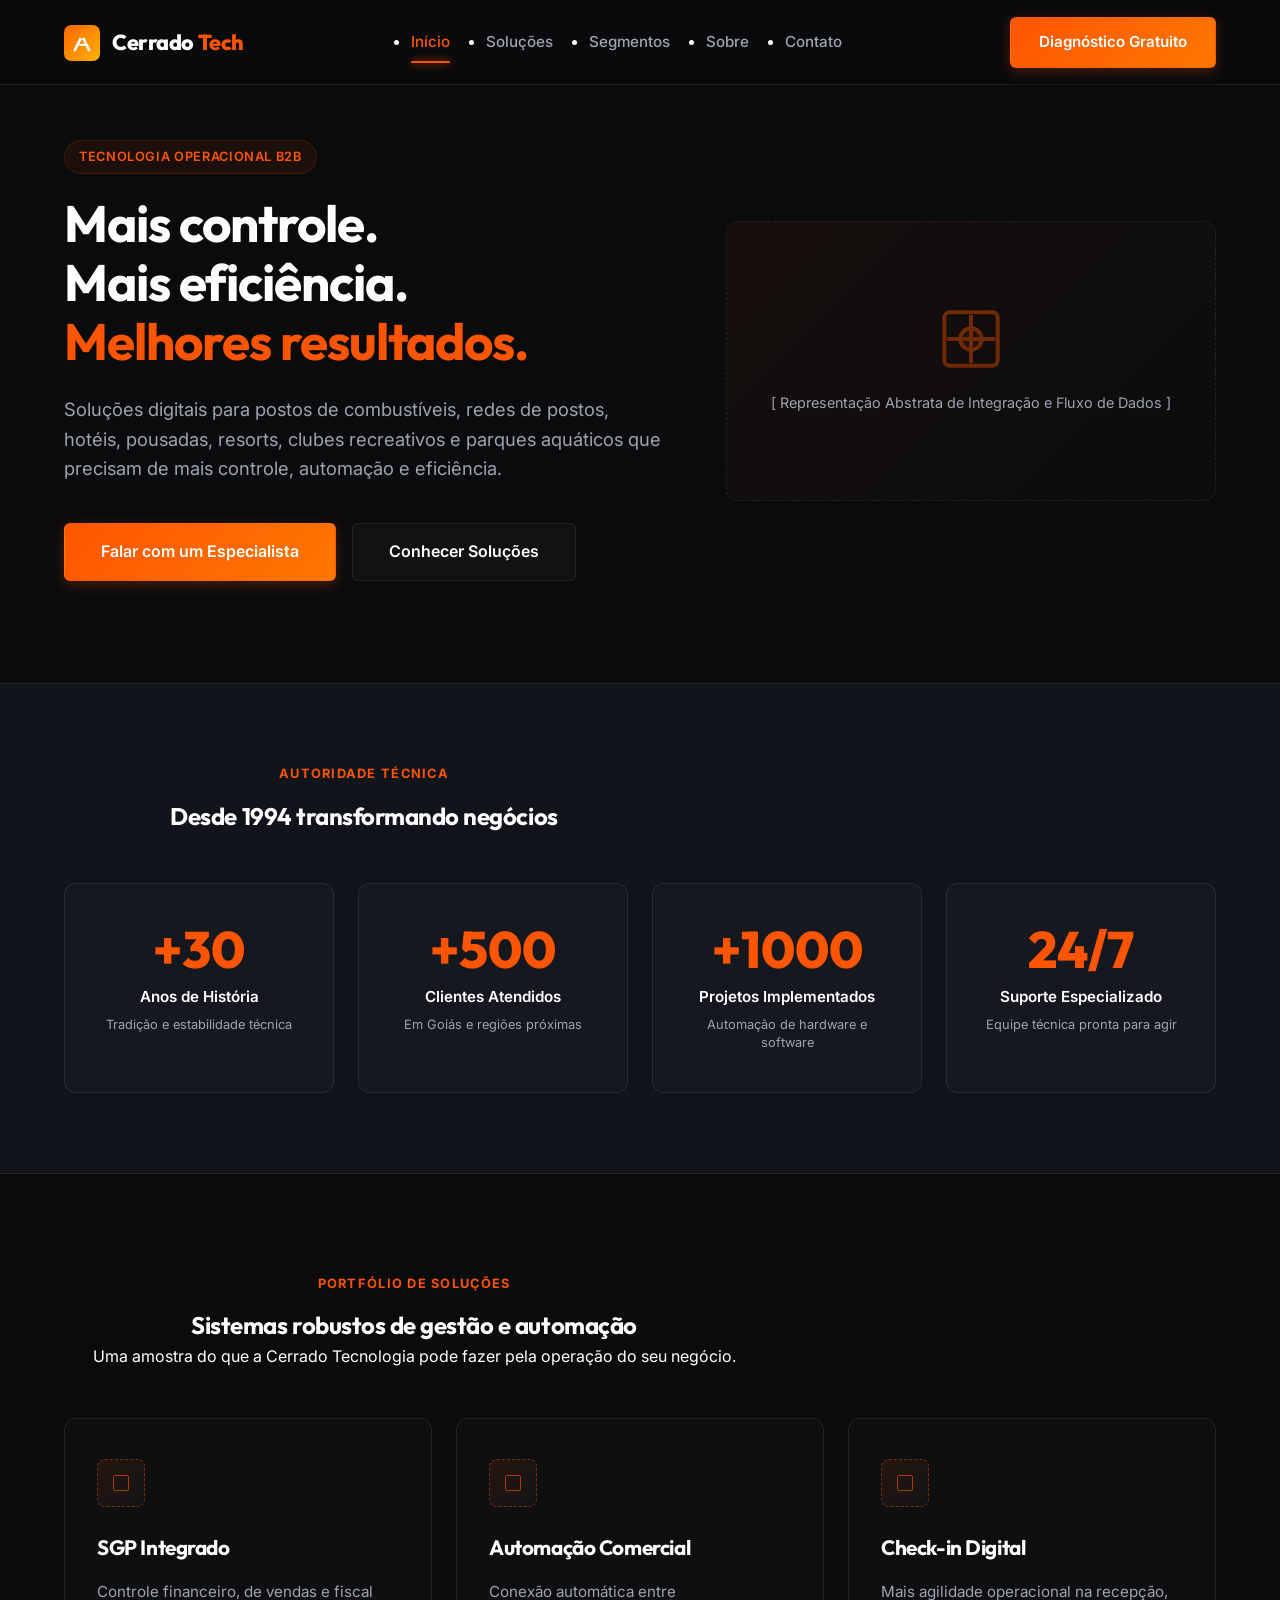
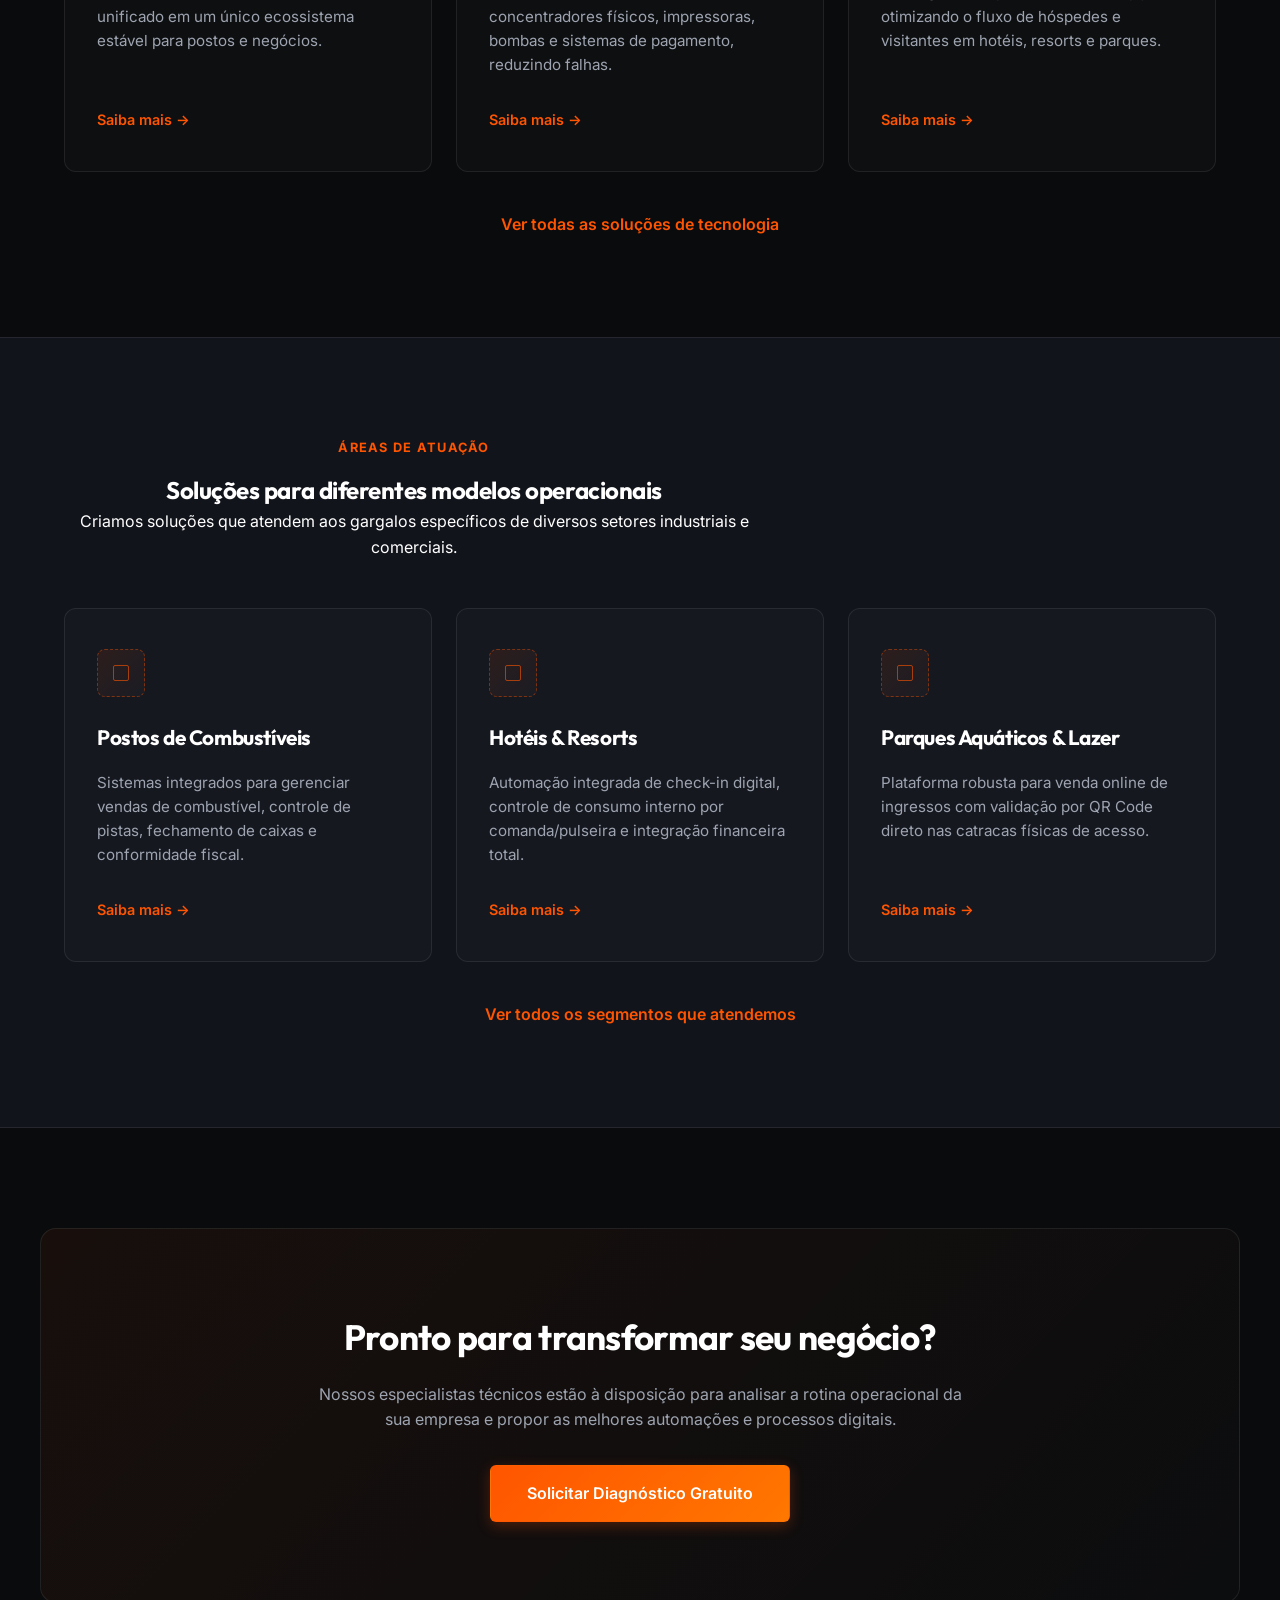
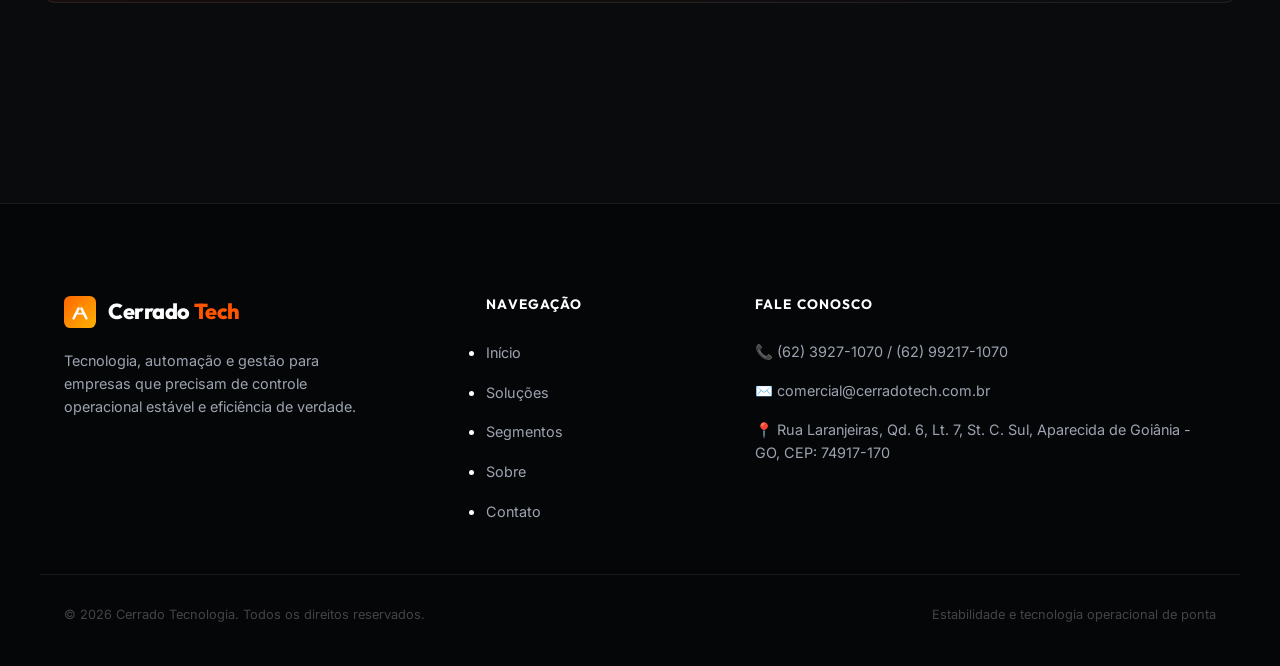
==== index.html @ 3deeb8f6 "feat: site institucional B2B multitematico com design responsivo otimizado e README" ====
<!DOCTYPE html>
<html lang="pt-BR">
<head>
    <meta charset="UTF-8">
    <meta name="viewport" content="width=device-width, initial-scale=1.0">
    <title>Cerrado Tecnologia — Mais controle, automação e eficiência</title>
    <meta name="description" content="Sistemas de gestão e automação comercial para postos de combustíveis, hotelaria, resorts e lazer. Mais de 30 anos de autoridade operacional.">
    <!-- Fontes do Google -->
    <link rel="preconnect" href="https://fonts.googleapis.com">
    <link rel="preconnect" href="https://fonts.gstatic.com" crossorigin>
    <link href="https://fonts.googleapis.com/css2?family=Inter:wght@300;400;500;600;700&family=Outfit:wght@400;500;600;700;800&display=swap" rel="stylesheet">
    <link rel="stylesheet" href="styles.css">
</head>
<body>

    <!-- Cabeçalho Padronizado -->
    <header class="main-header">
        <div class="container header-container">
            <a href="index.html" class="logo">
                <svg width="36" height="36" viewBox="0 0 40 40" fill="none" xmlns="http://www.w3.org/2000/svg">
                    <rect width="40" height="40" rx="8" fill="url(#header-grad)" />
                    <path d="M12 28L20 12L28 28" stroke="white" stroke-width="3" stroke-linecap="round" stroke-linejoin="round"/>
                    <path d="M16 22H24" stroke="white" stroke-width="2" stroke-linecap="round"/>
                    <circle cx="20" cy="12" r="3" fill="#FF8C00"/>
                    <defs>
                        <linearGradient id="header-grad" x1="0" y1="0" x2="40" y2="40" gradientUnits="userSpaceOnUse">
                            <stop stop-color="#FF6600"/>
                            <stop offset="1" stop-color="#FFB300"/>
                        </linearGradient>
                    </defs>
                </svg>
                <span class="logo-text">Cerrado <span class="highlight">Tech</span></span>
            </a>
            
            <button class="mobile-menu-toggle" aria-label="Abrir Menu">
                <span></span>
                <span></span>
                <span></span>
            </button>

            <nav class="nav-menu">
                <ul>
                    <li><a href="index.html">Início</a></li>
                    <li><a href="solucoes.html">Soluções</a></li>
                    <li><a href="segmentos.html">Segmentos</a></li>
                    <li><a href="sobre.html">Sobre</a></li>
                    <li><a href="contato.html">Contato</a></li>
                </ul>
            </nav>

            <a href="contato.html" class="btn btn-primary btn-nav-desktop">Diagnóstico Gratuito</a>
        </div>
    </header>

    <!-- Seção Hero Principal -->
    <section class="hero-section">
        <div class="container hero-grid">
            <div class="hero-content">
                <div class="badge-tag">
                    Tecnologia Operacional B2B
                </div>
                <h1>
                    Mais controle. <br>Mais eficiência. <br><span class="highlight">Melhores resultados.</span>
                </h1>
                <p>
                    Soluções digitais para postos de combustíveis, redes de postos, hotéis, pousadas, resorts, clubes recreativos e parques aquáticos que precisam de mais controle, automação e eficiência.
                </p>
                <div class="hero-actions">
                    <a href="contato.html" class="btn btn-primary btn-lg">Falar com um Especialista</a>
                    <a href="solucoes.html" class="btn btn-secondary btn-lg">Conhecer Soluções</a>
                </div>
            </div>

            <!-- Área Visual Abstrata Tecnológica (Substitui imagem de postos) -->
            <div class="hero-visual">
                <div class="placeholder-image">
                    <svg width="64" height="64" viewBox="0 0 24 24" fill="none" stroke="currentColor" stroke-width="1.5">
                        <rect x="2" y="2" width="20" height="20" rx="2" ry="2"></rect>
                        <line x1="3" y1="12" x2="21" y2="12"></line>
                        <line x1="12" y1="3" x2="12" y2="21"></line>
                        <circle cx="12" cy="12" r="4" fill="rgba(255, 85, 0, 0.2)"></circle>
                    </svg>
                    <span>[ Representação Abstrata de Integração e Fluxo de Dados ]</span>
                </div>
            </div>
        </div>
    </section>

    <!-- Bloco de Autoridade (Estatísticas B2B) -->
    <section class="authority-section">
        <div class="container">
            <div class="section-header text-center" style="max-width: 600px; margin-bottom: 48px;">
                <span class="section-tag">Autoridade Técnica</span>
                <h2>Desde 1994 transformando negócios</h2>
            </div>
            
            <div class="stats-grid">
                <div class="stat-item b2b-card">
                    <span class="stat-number">+30</span>
                    <span class="stat-label">Anos de História</span>
                    <span class="stat-sub">Tradição e estabilidade técnica</span>
                </div>
                <div class="stat-item b2b-card">
                    <span class="stat-number">+500</span>
                    <span class="stat-label">Clientes Atendidos</span>
                    <span class="stat-sub">Em Goiás e regiões próximas</span>
                </div>
                <div class="stat-item b2b-card">
                    <span class="stat-number">+1000</span>
                    <span class="stat-label">Projetos Implementados</span>
                    <span class="stat-sub">Automação de hardware e software</span>
                </div>
                <div class="stat-item b2b-card">
                    <span class="stat-number">24/7</span>
                    <span class="stat-label">Suporte Especializado</span>
                    <span class="stat-sub">Equipe técnica pronta para agir</span>
                </div>
            </div>
        </div>
    </section>

    <!-- Prévia das Soluções -->
    <section class="preview-section">
        <div class="container">
            <div class="section-header text-center" style="max-width: 700px; margin-bottom: 40px;">
                <span class="section-tag">Portfólio de Soluções</span>
                <h2>Sistemas robustos de gestão e automação</h2>
                <p class="section-desc">Uma amostra do que a Cerrado Tecnologia pode fazer pela operação do seu negócio.</p>
            </div>

            <div class="preview-grid">
                <!-- Solução 1 -->
                <div class="b2b-card">
                    <div class="placeholder-visual"></div>
                    <h3>SGP Integrado</h3>
                    <p>Controle financeiro, de vendas e fiscal unificado em um único ecossistema estável para postos e negócios.</p>
                    <a href="solucoes.html" class="card-action-btn">Saiba mais &rarr;</a>
                </div>

                <!-- Solução 2 -->
                <div class="b2b-card">
                    <div class="placeholder-visual"></div>
                    <h3>Automação Comercial</h3>
                    <p>Conexão automática entre concentradores físicos, impressoras, bombas e sistemas de pagamento, reduzindo falhas.</p>
                    <a href="solucoes.html" class="card-action-btn">Saiba mais &rarr;</a>
                </div>

                <!-- Solução 3 -->
                <div class="b2b-card">
                    <div class="placeholder-visual"></div>
                    <h3>Check-in Digital</h3>
                    <p>Mais agilidade operacional na recepção, otimizando o fluxo de hóspedes e visitantes em hotéis, resorts e parques.</p>
                    <a href="solucoes.html" class="card-action-btn">Saiba mais &rarr;</a>
                </div>
            </div>
            
            <div class="text-center">
                <a href="solucoes.html" class="preview-footer-link">Ver todas as soluções de tecnologia</a>
            </div>
        </div>
    </section>

    <!-- Prévia dos Segmentos Atendidos -->
    <section class="preview-section" style="background-color: var(--bg-secondary); border-top: 1px solid var(--border-color); border-bottom: 1px solid var(--border-color);">
        <div class="container">
            <div class="section-header text-center" style="max-width: 700px; margin-bottom: 40px;">
                <span class="section-tag">Áreas de Atuação</span>
                <h2>Soluções para diferentes modelos operacionais</h2>
                <p class="section-desc">Criamos soluções que atendem aos gargalos específicos de diversos setores industriais e comerciais.</p>
            </div>

            <div class="preview-grid">
                <!-- Segmento 1 -->
                <div class="b2b-card">
                    <div class="placeholder-visual"></div>
                    <h3>Postos de Combustíveis</h3>
                    <p>Sistemas integrados para gerenciar vendas de combustível, controle de pistas, fechamento de caixas e conformidade fiscal.</p>
                    <a href="segmentos.html" class="card-action-btn">Saiba mais &rarr;</a>
                </div>

                <!-- Segmento 2 -->
                <div class="b2b-card">
                    <div class="placeholder-visual"></div>
                    <h3>Hotéis & Resorts</h3>
                    <p>Automação integrada de check-in digital, controle de consumo interno por comanda/pulseira e integração financeira total.</p>
                    <a href="segmentos.html" class="card-action-btn">Saiba mais &rarr;</a>
                </div>

                <!-- Segmento 3 -->
                <div class="b2b-card">
                    <div class="placeholder-visual"></div>
                    <h3>Parques Aquáticos & Lazer</h3>
                    <p>Plataforma robusta para venda online de ingressos com validação por QR Code direto nas catracas físicas de acesso.</p>
                    <a href="segmentos.html" class="card-action-btn">Saiba mais &rarr;</a>
                </div>
            </div>
            
            <div class="text-center">
                <a href="segmentos.html" class="preview-footer-link">Ver todos os segmentos que atendemos</a>
            </div>
        </div>
    </section>

    <!-- Bloco CTA Final -->
    <section class="container" style="padding: 100px 0;">
        <div class="cta-block-section text-center">
            <div class="cta-box">
                <h2>Pronto para transformar seu negócio?</h2>
                <p>Nossos especialistas técnicos estão à disposição para analisar a rotina operacional da sua empresa e propor as melhores automações e processos digitais.</p>
                <a href="contato.html" class="btn btn-primary btn-lg">Solicitar Diagnóstico Gratuito</a>
            </div>
        </div>
    </section>

    <!-- Rodapé Completo Padronizado -->
    <footer class="main-footer">
        <div class="container footer-grid">
            <div class="footer-brand">
                <a href="index.html" class="logo">
                    <svg width="32" height="32" viewBox="0 0 40 40" fill="none" xmlns="http://www.w3.org/2000/svg">
                        <rect width="40" height="40" rx="8" fill="url(#footer-grad-l)" />
                        <path d="M12 28L20 12L28 28" stroke="white" stroke-width="3" stroke-linecap="round" stroke-linejoin="round"/>
                        <path d="M16 22H24" stroke="white" stroke-width="2" stroke-linecap="round"/>
                        <circle cx="20" cy="12" r="3" fill="#FF8C00"/>
                        <defs>
                            <linearGradient id="footer-grad-l" x1="0" y1="0" x2="40" y2="40" gradientUnits="userSpaceOnUse">
                                <stop stop-color="#FF6600"/>
                                <stop offset="1" stop-color="#FFB300"/>
                            </linearGradient>
                        </defs>
                    </svg>
                    <span class="logo-text">Cerrado <span class="highlight">Tech</span></span>
                </a>
                <p class="brand-tagline">Tecnologia, automação e gestão para empresas que precisam de controle operacional estável e eficiência de verdade.</p>
            </div>

            <div class="footer-links">
                <h4>Navegação</h4>
                <ul>
                    <li><a href="index.html">Início</a></li>
                    <li><a href="solucoes.html">Soluções</a></li>
                    <li><a href="segmentos.html">Segmentos</a></li>
                    <li><a href="sobre.html">Sobre</a></li>
                    <li><a href="contato.html">Contato</a></li>
                </ul>
            </div>

            <div class="footer-contact">
                <h4>Fale Conosco</h4>
                <p>📞 (62) 3927-1070 / (62) 99217-1070</p>
                <p>✉️ comercial@cerradotech.com.br</p>
                <p>📍 Rua Laranjeiras, Qd. 6, Lt. 7, St. C. Sul, Aparecida de Goiânia - GO, CEP: 74917-170</p>
            </div>
        </div>
        
        <div class="container footer-bottom">
            <span>© 2026 Cerrado Tecnologia. Todos os direitos reservados.</span>
            <span>Estabilidade e tecnologia operacional de ponta</span>
        </div>
    </footer>

    <script src="script.js"></script>
</body>
</html>
---- styles.css ----
/* ==========================================================================
   SISTEMA DE DESIGN ULTRA-PROFISSIONAL E RESPONSIVO B2B (CERRADO TECNOLOGIA)
   ========================================================================== */

:root {
    /* Paleta de Cores Escura / Slate Premium */
    --bg-primary: #0a0b0d;        /* Grafite profundo */
    --bg-secondary: #12141c;      /* Fundo secundário para contraste */
    --bg-card: rgba(255, 255, 255, 0.02); /* Fundo dos cards (Glassmorphism sutil) */
    --bg-card-hover: rgba(255, 255, 255, 0.04);
    
    /* Cores de Destaque */
    --accent-orange: #ff5500;     /* Laranja Cerrado assinatura */
    --accent-orange-hover: #ff7722;
    --accent-glow: rgba(255, 85, 0, 0.2);
    --accent-green: #10b981;     /* Verde de conversão do WhatsApp */
    --accent-green-hover: #059669;
    
    /* Tipografia e Textos */
    --text-main: #ffffff;         /* Texto principal */
    --text-muted: #9da4b0;        /* Texto de apoio legível */
    --text-dark: #0a0b0d;         /* Texto escuro de alto contraste */
    
    /* Bordas e Sombras */
    --border-color: rgba(255, 255, 255, 0.08); /* Borda fina neutra */
    --border-hover: rgba(255, 85, 0, 0.35);    /* Borda ativa laranja */
    --shadow-subtle: 0 10px 40px rgba(0, 0, 0, 0.6);
    --shadow-glow: 0 0 20px rgba(255, 85, 0, 0.1);
    
    /* Espaçamento e Layout */
    --container-width: 1200px;
    --transition-smooth: all 0.4s cubic-bezier(0.25, 0.8, 0.25, 1);
}

/* Scrollbar Personalizada Premium */
::-webkit-scrollbar {
    width: 8px;
    height: 8px;
}
::-webkit-scrollbar-track {
    background: var(--bg-primary);
}
::-webkit-scrollbar-thumb {
    background: rgba(255, 85, 0, 0.25);
    border-radius: 4px;
    transition: var(--transition-smooth);
}
::-webkit-scrollbar-thumb:hover {
    background: var(--accent-orange);
}

/* Reset Geral e Acessibilidade */
* {
    margin: 0;
    padding: 0;
    box-sizing: border-box;
    scroll-behavior: smooth;
}

body {
    font-family: 'Inter', sans-serif;
    background-color: var(--bg-primary);
    color: var(--text-main);
    line-height: 1.6;
    overflow-x: hidden;
    -webkit-font-smoothing: antialiased;
    -moz-osx-font-smoothing: grayscale;
}

h1, h2, h3, h4, .logo-text {
    font-family: 'Outfit', sans-serif;
    font-weight: 700;
    letter-spacing: -0.02em;
}

a {
    color: inherit;
    text-decoration: none;
    transition: var(--transition-smooth);
    display: inline-block;
}

img, svg {
    max-width: 100%;
    height: auto;
    vertical-align: middle;
}

button, input, select, textarea {
    font-family: inherit;
    transition: var(--transition-smooth);
}

/* Container Estrutural */
.container {
    width: 100%;
    max-width: var(--container-width);
    margin: 0 auto;
    padding: 0 24px;
}

/* Espaçamento das seções - Respiro Visual Amplo B2B */
section {
    padding: clamp(60px, 8vw, 110px) 0;
}

.text-center {
    text-align: center;
}

.highlight {
    color: var(--accent-orange);
}

.hidden {
    display: none !important;
}

/* ==========================================================================
   HEADER & FOOTER PADRONIZADOS E OTIMIZADOS
   ========================================================================== */

/* Header Fixo com Desfoque de Vidro */
.main-header {
    position: fixed;
    top: 0;
    left: 0;
    width: 100%;
    z-index: 1000;
    background-color: rgba(10, 11, 13, 0.85);
    backdrop-filter: blur(16px);
    -webkit-backdrop-filter: blur(16px);
    border-bottom: 1px solid var(--border-color);
    transition: var(--transition-smooth);
}

.header-container {
    display: flex;
    align-items: center;
    justify-content: space-between;
    height: 85px; /* Altura ideal para respiro do logo */
}

.logo {
    display: flex;
    align-items: center;
    gap: 12px;
}

.logo-text {
    font-size: 1.35rem;
    color: var(--text-main);
    font-weight: 800;
}

.nav-menu ul {
    display: flex;
    gap: 36px; /* Links bem separados para leitura profissional */
}

.nav-menu a {
    font-size: 0.95rem;
    font-weight: 500;
    color: var(--text-muted);
    position: relative;
    padding: 6px 0;
}

.nav-menu a:hover {
    color: var(--text-main);
}

/* Linha indicadora ativa sutil */
.nav-menu a.active {
    color: var(--accent-orange);
}

.nav-menu a.active::after {
    content: "";
    position: absolute;
    bottom: -2px;
    left: 0;
    width: 100%;
    height: 2px;
    background-color: var(--accent-orange);
    border-radius: 2px;
    box-shadow: 0 0 8px var(--accent-orange);
}

/* Botão Mobile */
.mobile-menu-toggle {
    display: none;
    flex-direction: column;
    gap: 6px;
    background: none;
    border: none;
    cursor: pointer;
    padding: 8px;
    z-index: 1100;
}

.mobile-menu-toggle span {
    display: block;
    width: 22px;
    height: 2px;
    background-color: var(--text-main);
    border-radius: 4px;
    transition: var(--transition-smooth);
}

/* Rodapé Premium */
.main-footer {
    background-color: #050608;
    border-top: 1px solid var(--border-color);
    padding: 90px 0 40px 0;
}

.footer-grid {
    display: grid;
    grid-template-columns: 1.4fr 0.8fr 1.8fr;
    gap: clamp(40px, 5vw, 64px);
    margin-bottom: 50px;
}

.footer-brand {
    display: flex;
    flex-direction: column;
    gap: 20px;
}

.brand-tagline {
    color: var(--text-muted);
    font-size: 0.9rem;
    max-width: 320px;
    line-height: 1.6;
}

.footer-links h4,
.footer-contact h4 {
    font-size: 0.85rem;
    text-transform: uppercase;
    letter-spacing: 0.08em;
    margin-bottom: 24px;
    color: #ffffff;
    font-weight: 700;
}

.footer-links ul {
    display: flex;
    flex-direction: column;
    gap: 14px;
}

.footer-links a {
    color: var(--text-muted);
    font-size: 0.9rem;
}

.footer-links a:hover {
    color: var(--accent-orange);
    transform: translateX(4px);
}

.footer-contact p {
    color: var(--text-muted);
    font-size: 0.9rem;
    margin-bottom: 16px;
    line-height: 1.6;
}

.footer-bottom {
    border-top: 1px solid var(--border-color);
    padding-top: 30px;
    display: flex;
    justify-content: space-between;
    align-items: center;
    color: rgba(255, 255, 255, 0.25);
    font-size: 0.8rem;
}

/* ==========================================================================
   COMPONENTES B2B REUTILIZÁVEIS E COMPATÍVEIS
   ========================================================================== */

/* Botões Modernos */
.btn {
    display: inline-flex;
    align-items: center;
    justify-content: center;
    padding: 12px 28px;
    border-radius: 6px;
    font-weight: 600;
    font-size: 0.95rem;
    cursor: pointer;
    border: 1px solid transparent;
}

.btn-primary {
    background: linear-gradient(135deg, var(--accent-orange), #ff7700);
    color: #ffffff;
    box-shadow: 0 4px 14px rgba(255, 85, 0, 0.25);
}

.btn-primary:hover {
    transform: translateY(-2px);
    box-shadow: 0 6px 20px rgba(255, 85, 0, 0.45);
    background: linear-gradient(135deg, #ff6600, #ff8800);
}

.btn-secondary {
    background-color: rgba(255, 255, 255, 0.03);
    color: var(--text-main);
    border-color: var(--border-color);
}

.btn-secondary:hover {
    background-color: rgba(255, 255, 255, 0.06);
    border-color: rgba(255, 85, 0, 0.35);
    transform: translateY(-2px);
}

.btn-whatsapp {
    background-color: var(--accent-green);
    color: white;
    box-shadow: 0 4px 14px rgba(16, 185, 129, 0.25);
}

.btn-whatsapp:hover {
    background-color: var(--accent-green-hover);
    transform: translateY(-2px);
    box-shadow: 0 6px 18px rgba(16, 185, 129, 0.45);
}

.btn-lg {
    padding: 15px 36px;
    font-size: 1rem;
}

.btn-block {
    display: flex;
    width: 100%;
}

/* Cards B2B Otimizados (Grid/Flex) */
.b2b-card {
    background-color: var(--bg-card);
    border: 1px solid var(--border-color);
    border-radius: 12px;
    padding: 40px 32px;
    display: flex;
    flex-direction: column;
    height: 100%;
}

.b2b-card:hover {
    background-color: var(--bg-card-hover);
    border-color: var(--border-hover);
    transform: translateY(-5px);
    box-shadow: var(--shadow-subtle), var(--shadow-glow);
}

/* Placeholders Visuais Neutros (Substituem ícones brutos) */
.placeholder-visual {
    width: 48px;
    height: 48px;
    border-radius: 8px;
    background: linear-gradient(135deg, rgba(255, 85, 0, 0.1) 0%, rgba(255, 255, 255, 0.02) 100%);
    border: 1px dashed rgba(255, 85, 0, 0.4);
    margin-bottom: 24px;
    position: relative;
    display: flex;
    align-items: center;
    justify-content: center;
}

.placeholder-visual::after {
    content: "";
    width: 14px;
    height: 14px;
    border: 1.5px solid var(--accent-orange);
    border-radius: 2px;
    opacity: 0.6;
}

.placeholder-image {
    width: 100%;
    height: 280px;
    border-radius: 12px;
    background: linear-gradient(135deg, rgba(255, 85, 0, 0.05) 0%, rgba(255, 255, 255, 0.01) 100%);
    border: 1px dashed var(--border-color);
    display: flex;
    flex-direction: column;
    align-items: center;
    justify-content: center;
    gap: 12px;
    color: var(--text-muted);
    font-size: 0.9rem;
    padding: 24px;
    text-align: center;
}

.placeholder-image svg {
    color: var(--accent-orange);
    opacity: 0.4;
    margin-bottom: 8px;
}

/* Tags / Badges */
.badge-tag {
    display: inline-flex;
    align-items: center;
    gap: 8px;
    background-color: rgba(255, 85, 0, 0.08);
    border: 1px solid rgba(255, 85, 0, 0.15);
    padding: 6px 14px;
    border-radius: 100px;
    font-size: 0.8rem;
    font-weight: 600;
    color: var(--accent-orange);
    margin-bottom: 20px;
    text-transform: uppercase;
    letter-spacing: 0.05em;
}

.section-tag {
    color: var(--accent-orange);
    font-weight: 700;
    font-size: 0.8rem;
    text-transform: uppercase;
    letter-spacing: 0.1em;
    display: block;
    margin-bottom: 12px;
}

/* ==========================================================================
   PÁGINA INICIAL (INDEX.HTML)
   ========================================================================== */

.hero-section {
    padding-top: clamp(140px, 15vh, 180px);
    padding-bottom: clamp(60px, 8vw, 120px);
    display: flex;
    align-items: center;
}

.hero-grid {
    display: grid;
    grid-template-columns: 1.1fr 0.9fr;
    gap: clamp(32px, 5vw, 64px);
    align-items: center;
}

.hero-content h1 {
    font-size: clamp(2rem, 5vw, 3.2rem); /* Dimensionamento responsivo dinâmico */
    line-height: 1.15;
    margin-bottom: 24px;
}

.hero-content p {
    font-size: clamp(1rem, 1.8vw, 1.15rem);
    color: var(--text-muted);
    margin-bottom: 40px;
    line-height: 1.6;
}

.hero-actions {
    display: flex;
    gap: 16px;
    flex-wrap: wrap; /* Evita quebra de botões no mobile */
}

/* Estatísticas */
.authority-section {
    background-color: var(--bg-secondary);
    border-top: 1px solid var(--border-color);
    border-bottom: 1px solid var(--border-color);
    padding: 80px 0;
}

.stats-grid {
    display: grid;
    grid-template-columns: repeat(auto-fit, minmax(220px, 1fr)); /* Responsivo sem media query */
    gap: 24px;
}

.stat-item {
    text-align: center;
}

.stat-number {
    font-size: clamp(2.5rem, 5vw, 3.2rem);
    font-weight: 800;
    color: var(--accent-orange);
    line-height: 1;
    margin-bottom: 10px;
    font-family: 'Outfit', sans-serif;
}

.stat-label {
    font-size: 0.95rem;
    color: var(--text-main);
    font-weight: 600;
    margin-bottom: 6px;
}

.stat-sub {
    font-size: 0.8rem;
    color: var(--text-muted);
    line-height: 1.4;
}

/* Grades de Prévia */
.preview-section {
    padding: clamp(60px, 8vw, 100px) 0;
}

.preview-grid {
    display: grid;
    grid-template-columns: repeat(auto-fit, minmax(280px, 1fr));
    gap: 24px;
    margin-top: 48px;
}

.preview-footer-link {
    margin-top: 40px;
    display: inline-flex;
    align-items: center;
    gap: 8px;
    font-weight: 600;
    color: var(--accent-orange);
}

.preview-footer-link:hover {
    gap: 12px;
}

/* Bloco CTA Final */
.cta-block-section {
    padding: clamp(50px, 8vw, 80px) 24px;
    background: linear-gradient(135deg, rgba(255, 85, 0, 0.06) 0%, rgba(255, 255, 255, 0.01) 100%);
    border: 1px solid var(--border-color);
    border-radius: 16px;
    margin-bottom: clamp(60px, 8vw, 100px);
}

.cta-box {
    max-width: 650px;
    margin: 0 auto;
}

.cta-box h2 {
    font-size: clamp(1.6rem, 4vw, 2.2rem);
    margin-bottom: 16px;
}

.cta-box p {
    color: var(--text-muted);
    margin-bottom: 32px;
}

/* ==========================================================================
   PÁGINA SOLUÇÕES (SOLUCOES.HTML)
   ========================================================================== */

.page-header-intro {
    padding-top: clamp(140px, 15vh, 180px);
    padding-bottom: 40px;
}

.page-header-intro h1 {
    font-size: clamp(2.2rem, 5vw, 3rem);
    margin-bottom: 16px;
}

.page-header-intro p {
    font-size: clamp(1.05rem, 2vw, 1.2rem);
    color: var(--text-muted);
    max-width: 700px;
    margin: 0 auto;
}

.solutions-grid-full {
    display: grid;
    grid-template-columns: repeat(auto-fit, minmax(320px, 1fr));
    gap: 24px;
    margin-bottom: 100px;
}

.b2b-card h3 {
    font-size: 1.3rem;
    margin-bottom: 16px;
    color: #ffffff;
}

.b2b-card p {
    color: var(--text-muted);
    font-size: 0.95rem;
    line-height: 1.6;
    margin-bottom: 30px;
}

.card-action-btn {
    margin-top: auto;
    font-weight: 600;
    color: var(--accent-orange);
    display: inline-flex;
    align-items: center;
    gap: 6px;
    font-size: 0.9rem;
}

.card-action-btn:hover {
    gap: 10px;
}

/* ==========================================================================
   PÁGINA SEGMENTOS (SEGMENTOS.HTML)
   ========================================================================== */

.segments-grid-full {
    display: grid;
    grid-template-columns: repeat(auto-fit, minmax(400px, 1fr));
    gap: 28px;
    margin-bottom: 100px;
}

.segment-card-b2b {
    background-color: var(--bg-card);
    border: 1px solid var(--border-color);
    border-radius: 12px;
    padding: clamp(24px, 4vw, 44px);
    display: flex;
    flex-direction: column;
    gap: 20px;
    transition: var(--transition-smooth);
    height: 100%;
}

.segment-card-b2b:hover {
    border-color: var(--border-hover);
    background-color: var(--bg-card-hover);
    box-shadow: var(--shadow-subtle);
    transform: translateY(-3px);
}

.segment-card-b2b h3 {
    font-size: 1.4rem;
}

.segment-card-b2b p {
    color: var(--text-muted);
    font-size: 0.95rem;
    line-height: 1.6;
}

/* ==========================================================================
   PÁGINA SOBRE (SOBRE.HTML)
   ========================================================================== */

.about-intro-grid {
    display: grid;
    grid-template-columns: 1.15fr 0.85fr;
    gap: clamp(32px, 5vw, 64px);
    align-items: center;
    margin-bottom: 80px;
}

.about-intro-content h2 {
    font-size: clamp(1.6rem, 4vw, 2.25rem);
    margin-bottom: 24px;
}

.about-intro-content p {
    color: var(--text-muted);
    margin-bottom: 20px;
    font-size: 1.05rem;
}

.pillars-grid {
    display: grid;
    grid-template-columns: repeat(auto-fit, minmax(220px, 1fr));
    gap: 24px;
    margin-bottom: 100px;
}

.pillar-card {
    background-color: var(--bg-card);
    border: 1px solid var(--border-color);
    border-radius: 12px;
    padding: 40px 24px;
    text-align: center;
    transition: var(--transition-smooth);
}

.pillar-card:hover {
    border-color: var(--border-hover);
    background-color: var(--bg-card-hover);
    transform: translateY(-4px);
}

.pillar-card h3 {
    font-size: 1.15rem;
    margin-bottom: 12px;
}

.pillar-card p {
    color: var(--text-muted);
    font-size: 0.88rem;
    line-height: 1.6;
}

/* Linha do Tempo Responsiva */
.timeline-section {
    padding: 80px 0;
    background-color: var(--bg-secondary);
    border-top: 1px solid var(--border-color);
    border-bottom: 1px solid var(--border-color);
}

.timeline-container {
    max-width: 800px;
    margin: 60px auto 0 auto;
    position: relative;
}

.timeline-container::after {
    content: "";
    position: absolute;
    width: 2px;
    background-color: var(--border-color);
    top: 0;
    bottom: 0;
    left: 50%;
    transform: translateX(-50%);
}

.timeline-item {
    padding: 10px 40px;
    position: relative;
    width: 50%;
    margin-bottom: 30px;
}

.timeline-item::after {
    content: "";
    position: absolute;
    width: 14px;
    height: 14px;
    right: -7px;
    background-color: var(--bg-primary);
    border: 3px solid var(--accent-orange);
    top: 24px;
    border-radius: 50%;
    z-index: 2;
    box-shadow: 0 0 8px var(--accent-orange);
}

.left {
    left: 0;
}

.right {
    left: 50%;
}

.right::after {
    left: -7px;
}

.timeline-content {
    padding: 24px 30px;
    background-color: var(--bg-card);
    border: 1px solid var(--border-color);
    border-radius: 8px;
    transition: var(--transition-smooth);
}

.timeline-content:hover {
    border-color: rgba(255, 85, 0, 0.25);
    background-color: var(--bg-card-hover);
}

.timeline-year {
    font-size: 1.3rem;
    font-weight: 800;
    color: var(--accent-orange);
    margin-bottom: 6px;
    font-family: 'Outfit', sans-serif;
}

.timeline-content h3 {
    font-size: 1.1rem;
    margin-bottom: 8px;
}

.timeline-content p {
    color: var(--text-muted);
    font-size: 0.88rem;
    line-height: 1.5;
}

/* ==========================================================================
   PÁGINA CONTATO (CONTATO.HTML)
   ========================================================================== */

.contact-intro-grid {
    display: grid;
    grid-template-columns: 0.9fr 1.1fr;
    gap: clamp(32px, 5vw, 64px);
    align-items: flex-start;
    margin-bottom: 100px;
}

.contact-blocks {
    display: flex;
    flex-direction: column;
    gap: 24px;
}

.contact-info-card {
    background-color: var(--bg-card);
    border: 1px solid var(--border-color);
    border-radius: 12px;
    padding: 32px;
    display: flex;
    gap: 20px;
    align-items: flex-start;
    transition: var(--transition-smooth);
}

.contact-info-card:hover {
    border-color: var(--border-hover);
    background-color: var(--bg-card-hover);
}

.contact-info-card h3 {
    font-size: 0.75rem;
    text-transform: uppercase;
    color: var(--text-muted);
    letter-spacing: 0.08em;
    margin-bottom: 6px;
    font-weight: 700;
}

.contact-info-card p,
.contact-info-card a {
    font-size: 1.1rem;
    font-weight: 600;
    color: #ffffff;
}

.contact-info-card a:hover {
    color: var(--accent-orange);
}

/* Formulário B2B Otimizado */
.contact-form-b2b {
    background-color: var(--bg-card);
    border: 1px solid var(--border-color);
    border-radius: 12px;
    padding: clamp(24px, 5vw, 48px);
}

.form-header {
    margin-bottom: 32px;
}

.form-header h2 {
    font-size: clamp(1.4rem, 4vw, 1.75rem);
    margin-bottom: 8px;
}

.form-header p {
    color: var(--text-muted);
    font-size: 0.95rem;
}

.form-group-b2b {
    display: flex;
    flex-direction: column;
    gap: 8px;
    margin-bottom: 24px;
}

.form-group-b2b label {
    font-size: 0.75rem;
    font-weight: 700;
    color: var(--text-muted);
    text-transform: uppercase;
    letter-spacing: 0.08em;
}

.form-group-b2b input,
.form-group-b2b select,
.form-group-b2b textarea {
    background-color: rgba(0, 0, 0, 0.3);
    border: 1px solid var(--border-color);
    color: #ffffff;
    padding: 14px 18px;
    border-radius: 6px;
    font-size: 0.95rem;
    width: 100%;
}

.form-group-b2b input:focus,
.form-group-b2b select:focus,
.form-group-b2b textarea:focus {
    outline: none;
    border-color: var(--accent-orange);
    box-shadow: 0 0 12px rgba(255, 85, 0, 0.2);
    background-color: rgba(0, 0, 0, 0.45);
}

.form-success-message {
    text-align: center;
    padding: 40px 0;
    animation: fadeIn 0.4s ease;
}

.form-success-icon {
    width: 64px;
    height: 64px;
    border-radius: 50%;
    background-color: rgba(255, 85, 0, 0.08);
    border: 1px solid var(--accent-orange);
    display: inline-flex;
    align-items: center;
    justify-content: center;
    margin-bottom: 20px;
    color: var(--accent-orange);
    box-shadow: var(--shadow-glow);
}

.form-success-message h3 {
    font-size: 1.5rem;
    margin-bottom: 12px;
}

.form-success-message p {
    color: var(--text-muted);
    font-size: 0.95rem;
}

/* ==========================================================================
   BREAKPOINTS ADICIONAIS E RESPONSIVIDADE ULTRA (320px - 992px)
   ========================================================================== */

/* Telas Médias (Tablets) */
@media (max-width: 992px) {
    .hero-grid {
        grid-template-columns: 1fr;
        text-align: center;
        gap: 48px;
    }
    
    .hero-content p {
        margin-left: auto;
        margin-right: auto;
    }
    
    .hero-actions {
        justify-content: center;
    }
    
    .hero-visual {
        max-width: 500px;
        margin: 0 auto;
    }
    
    .preview-grid {
        grid-template-columns: repeat(auto-fit, minmax(280px, 1fr));
    }
    
    .solutions-grid-full {
        grid-template-columns: repeat(auto-fit, minmax(280px, 1fr));
    }
    
    .segments-grid-full {
        grid-template-columns: 1fr;
    }
    
    .about-intro-grid {
        grid-template-columns: 1fr;
        gap: 40px;
    }
    
    .about-intro-content {
        text-align: center;
    }
    
    .about-intro-grid .placeholder-image {
        max-width: 480px;
        margin: 0 auto;
    }
    
    .timeline-container::after {
        left: 31px;
    }
    
    .timeline-item {
        width: 100%;
        padding-left: 60px;
        padding-right: 20px;
    }
    
    .timeline-item::after {
        left: 31px;
        right: auto;
        transform: translateX(-50%);
    }
    
    .right {
        left: 0;
    }
    
    .contact-intro-grid {
        grid-template-columns: 1fr;
        gap: 48px;
    }
    
    .footer-grid {
        grid-template-columns: 1fr 1fr;
    }
}

/* Telas de Smartphones Pequenos (Celulares) */
@media (max-width: 768px) {
    .header-container {
        height: 75px;
    }
    
    .mobile-menu-toggle {
        display: flex;
    }
    
    .nav-menu {
        position: absolute;
        top: 75px;
        left: 0;
        width: 100%;
        background-color: var(--bg-primary);
        border-bottom: 1px solid var(--border-color);
        padding: 30px 24px;
        display: none;
        box-shadow: 0 10px 30px rgba(0, 0, 0, 0.65);
    }
    
    .nav-menu.active {
        display: block;
        animation: slideDown 0.3s ease;
    }
    
    .nav-menu ul {
        flex-direction: column;
        gap: 20px;
        text-align: center;
    }
    
    .nav-menu a {
        font-size: 1.05rem;
    }
    
    .btn-nav-desktop {
        display: none; /* Oculta o botão no header desktop */
    }
    
    .preview-grid, .solutions-grid-full, .pillars-grid {
        grid-template-columns: 1fr;
    }
    
    .b2b-card {
        padding: 30px 24px;
    }
    
    .footer-grid {
        grid-template-columns: 1fr;
        gap: 40px;
    }
    
    .footer-bottom {
        flex-direction: column;
        gap: 16px;
        text-align: center;
    }
}

/* Breakpoint Ultra-Pequeno (Celulares de 320px a 375px) */
@media (max-width: 375px) {
    .container {
        padding: 0 16px;
    }
    
    .hero-content h1 {
        font-size: 1.8rem;
    }
    
    .hero-actions {
        flex-direction: column;
        width: 100%;
    }
    
    .hero-actions .btn {
        width: 100%;
    }
    
    .contact-form-b2b {
        padding: 24px 16px;
    }
    
    .timeline-item {
        padding-left: 45px;
        padding-right: 10px;
    }
    
    .timeline-container::after {
        left: 20px;
    }
    
    .timeline-item::after {
        left: 20px;
    }
}

/* Animações Auxiliares */
@keyframes slideDown {
    from { opacity: 0; transform: translateY(-10px); }
    to { opacity: 1; transform: translateY(0); }
}

@keyframes fadeIn {
    from { opacity: 0; }
    to { opacity: 1; }
}
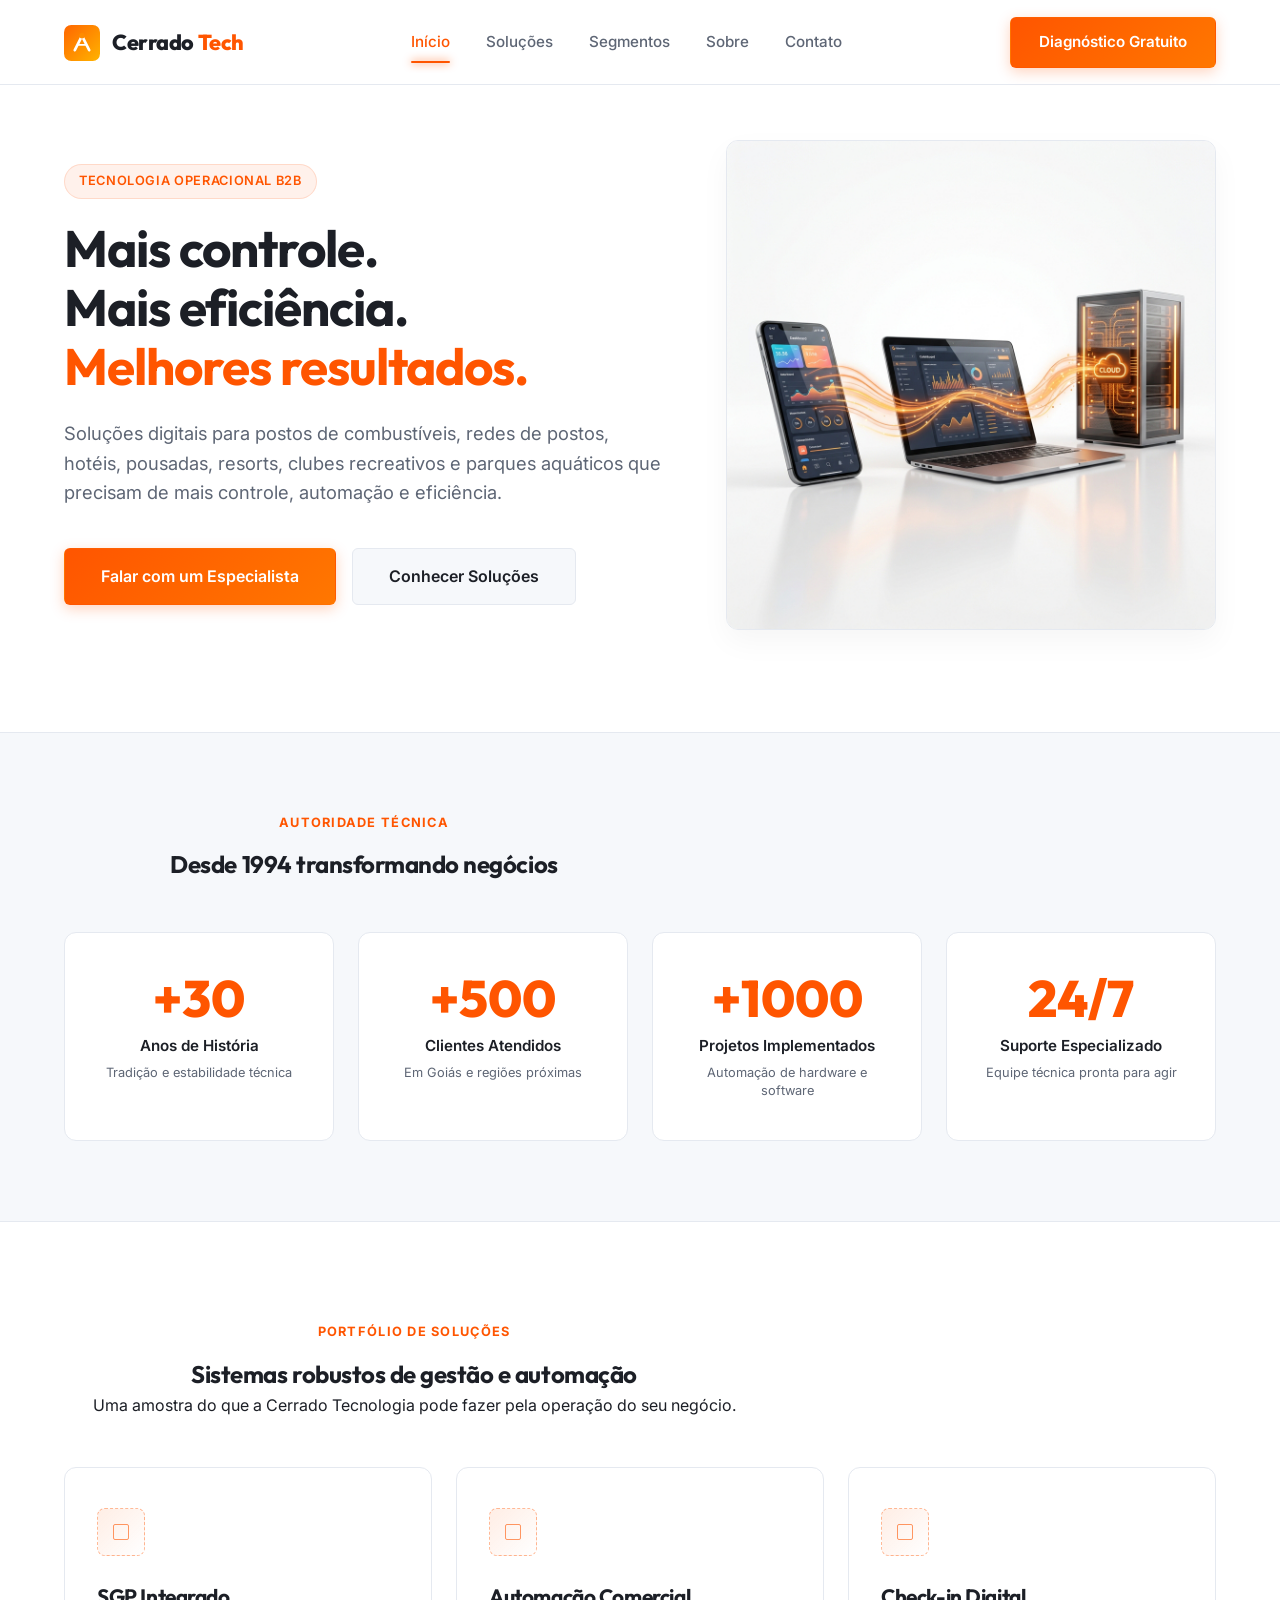
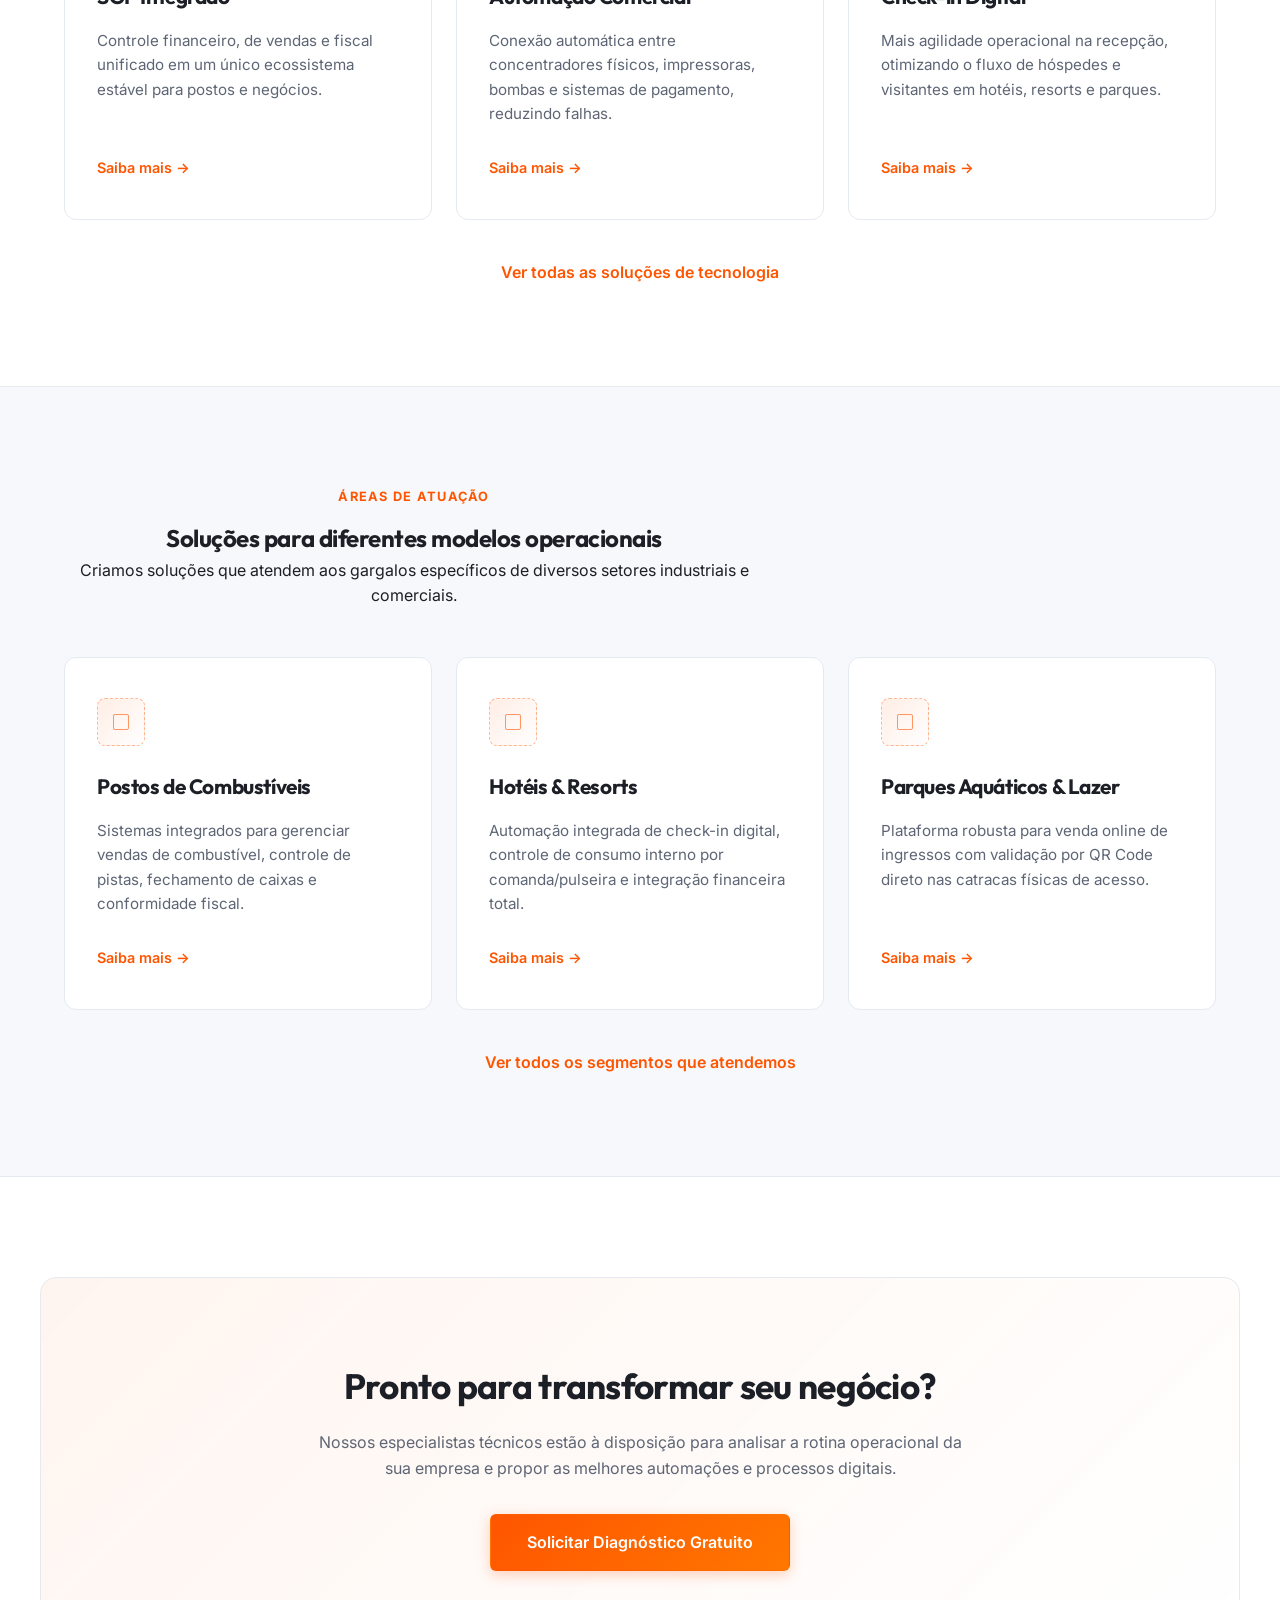
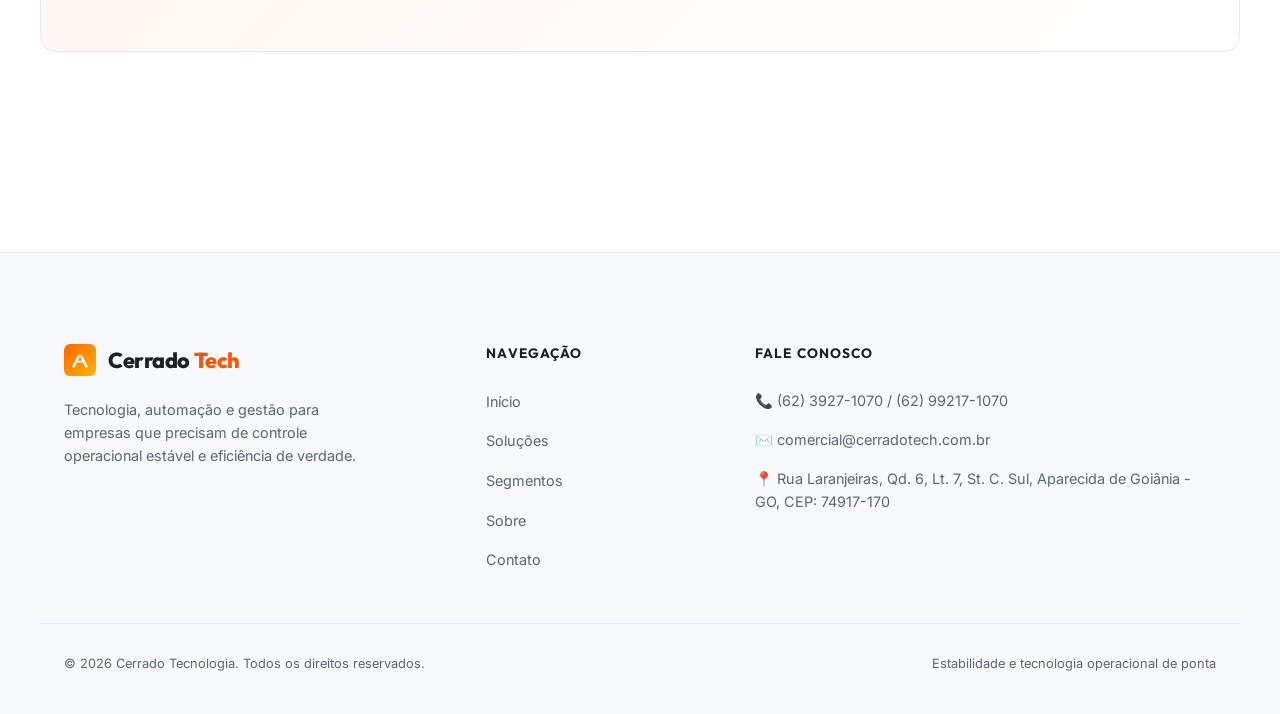
==== commit 3e07c35f: "design: reimplementacao estética para o tema Clean Light e integracao de banners fotorrealistas" ====
--- a/index.html
+++ b/index.html
@@ -71,17 +71,9 @@
                 </div>
             </div>
 
-            <!-- Área Visual Abstrata Tecnológica (Substitui imagem de postos) -->
+            <!-- Área Visual Abstrata Tecnológica (Representação fotorrealista de fluxo e dispositivos) -->
             <div class="hero-visual">
-                <div class="placeholder-image">
-                    <svg width="64" height="64" viewBox="0 0 24 24" fill="none" stroke="currentColor" stroke-width="1.5">
-                        <rect x="2" y="2" width="20" height="20" rx="2" ry="2"></rect>
-                        <line x1="3" y1="12" x2="21" y2="12"></line>
-                        <line x1="12" y1="3" x2="12" y2="21"></line>
-                        <circle cx="12" cy="12" r="4" fill="rgba(255, 85, 0, 0.2)"></circle>
-                    </svg>
-                    <span>[ Representação Abstrata de Integração e Fluxo de Dados ]</span>
-                </div>
+                <img src="assets/images/hero_integration_flow.png" alt="Integração e Fluxo de Dados Cerrado Tech" style="width: 100%; height: auto; border-radius: 12px; box-shadow: var(--shadow-subtle); display: block; border: 1px solid var(--border-color);">
             </div>
         </div>
     </section>
--- a/styles.css
+++ b/styles.css
@@ -3,29 +3,29 @@
    ========================================================================== */
 
 :root {
-    /* Paleta de Cores Escura / Slate Premium */
-    --bg-primary: #0a0b0d;        /* Grafite profundo */
-    --bg-secondary: #12141c;      /* Fundo secundário para contraste */
-    --bg-card: rgba(255, 255, 255, 0.02); /* Fundo dos cards (Glassmorphism sutil) */
-    --bg-card-hover: rgba(255, 255, 255, 0.04);
+    /* Paleta de Cores Clara / Minimalist Premium B2B */
+    --bg-primary: #ffffff;        /* Branco puro de fundo */
+    --bg-secondary: #f6f8fb;      /* Off-white azulado suave para contraste */
+    --bg-card: #ffffff;           /* Fundo dos cards puro */
+    --bg-card-hover: #ffffff;
     
     /* Cores de Destaque */
     --accent-orange: #ff5500;     /* Laranja Cerrado assinatura */
-    --accent-orange-hover: #ff7722;
-    --accent-glow: rgba(255, 85, 0, 0.2);
+    --accent-orange-hover: #e04b00;
+    --accent-glow: rgba(255, 85, 0, 0.08);
     --accent-green: #10b981;     /* Verde de conversão do WhatsApp */
     --accent-green-hover: #059669;
     
     /* Tipografia e Textos */
-    --text-main: #ffffff;         /* Texto principal */
-    --text-muted: #9da4b0;        /* Texto de apoio legível */
-    --text-dark: #0a0b0d;         /* Texto escuro de alto contraste */
+    --text-main: #1c1f26;         /* Cinza carvão para legibilidade extrema */
+    --text-muted: #5e6675;        /* Cinza de apoio */
+    --text-dark: #0a0b0d;         /* Preto puro */
     
     /* Bordas e Sombras */
-    --border-color: rgba(255, 255, 255, 0.08); /* Borda fina neutra */
-    --border-hover: rgba(255, 85, 0, 0.35);    /* Borda ativa laranja */
-    --shadow-subtle: 0 10px 40px rgba(0, 0, 0, 0.6);
-    --shadow-glow: 0 0 20px rgba(255, 85, 0, 0.1);
+    --border-color: #e5e9f0;      /* Borda cinza clara fina */
+    --border-hover: rgba(255, 85, 0, 0.5);    /* Borda ativa laranja */
+    --shadow-subtle: 0 12px 30px rgba(0, 0, 0, 0.04);
+    --shadow-glow: 0 4px 20px rgba(255, 85, 0, 0.08);
     
     /* Espaçamento e Layout */
     --container-width: 1200px;
@@ -55,6 +55,10 @@
     padding: 0;
     box-sizing: border-box;
     scroll-behavior: smooth;
+}
+
+ul {
+    list-style: none;
 }
 
 body {
@@ -127,7 +131,7 @@
     left: 0;
     width: 100%;
     z-index: 1000;
-    background-color: rgba(10, 11, 13, 0.85);
+    background-color: rgba(255, 255, 255, 0.85);
     backdrop-filter: blur(16px);
     -webkit-backdrop-filter: blur(16px);
     border-bottom: 1px solid var(--border-color);
@@ -210,7 +214,7 @@
 
 /* Rodapé Premium */
 .main-footer {
-    background-color: #050608;
+    background-color: var(--bg-secondary);
     border-top: 1px solid var(--border-color);
     padding: 90px 0 40px 0;
 }
@@ -241,7 +245,7 @@
     text-transform: uppercase;
     letter-spacing: 0.08em;
     margin-bottom: 24px;
-    color: #ffffff;
+    color: var(--text-main);
     font-weight: 700;
 }
 
@@ -274,7 +278,7 @@
     display: flex;
     justify-content: space-between;
     align-items: center;
-    color: rgba(255, 255, 255, 0.25);
+    color: var(--text-muted);
     font-size: 0.8rem;
 }
 
@@ -308,13 +312,13 @@
 }
 
 .btn-secondary {
-    background-color: rgba(255, 255, 255, 0.03);
+    background-color: var(--bg-secondary);
     color: var(--text-main);
     border-color: var(--border-color);
 }
 
 .btn-secondary:hover {
-    background-color: rgba(255, 255, 255, 0.06);
+    background-color: #e5e9f0;
     border-color: rgba(255, 85, 0, 0.35);
     transform: translateY(-2px);
 }
@@ -589,7 +593,7 @@
 .b2b-card h3 {
     font-size: 1.3rem;
     margin-bottom: 16px;
-    color: #ffffff;
+    color: var(--text-main);
 }
 
 .b2b-card p {
@@ -846,7 +850,7 @@
 .contact-info-card a {
     font-size: 1.1rem;
     font-weight: 600;
-    color: #ffffff;
+    color: var(--text-main);
 }
 
 .contact-info-card a:hover {
@@ -893,13 +897,14 @@
 .form-group-b2b input,
 .form-group-b2b select,
 .form-group-b2b textarea {
-    background-color: rgba(0, 0, 0, 0.3);
+    background-color: var(--bg-secondary);
     border: 1px solid var(--border-color);
-    color: #ffffff;
+    color: var(--text-main);
     padding: 14px 18px;
     border-radius: 6px;
     font-size: 0.95rem;
     width: 100%;
+    transition: var(--transition-smooth);
 }
 
 .form-group-b2b input:focus,
@@ -907,8 +912,8 @@
 .form-group-b2b textarea:focus {
     outline: none;
     border-color: var(--accent-orange);
-    box-shadow: 0 0 12px rgba(255, 85, 0, 0.2);
-    background-color: rgba(0, 0, 0, 0.45);
+    box-shadow: 0 0 12px rgba(255, 85, 0, 0.15);
+    background-color: #ffffff;
 }
 
 .form-success-message {
@@ -1042,7 +1047,7 @@
         border-bottom: 1px solid var(--border-color);
         padding: 30px 24px;
         display: none;
-        box-shadow: 0 10px 30px rgba(0, 0, 0, 0.65);
+        box-shadow: 0 10px 30px rgba(0, 0, 0, 0.08);
     }
     
     .nav-menu.active {
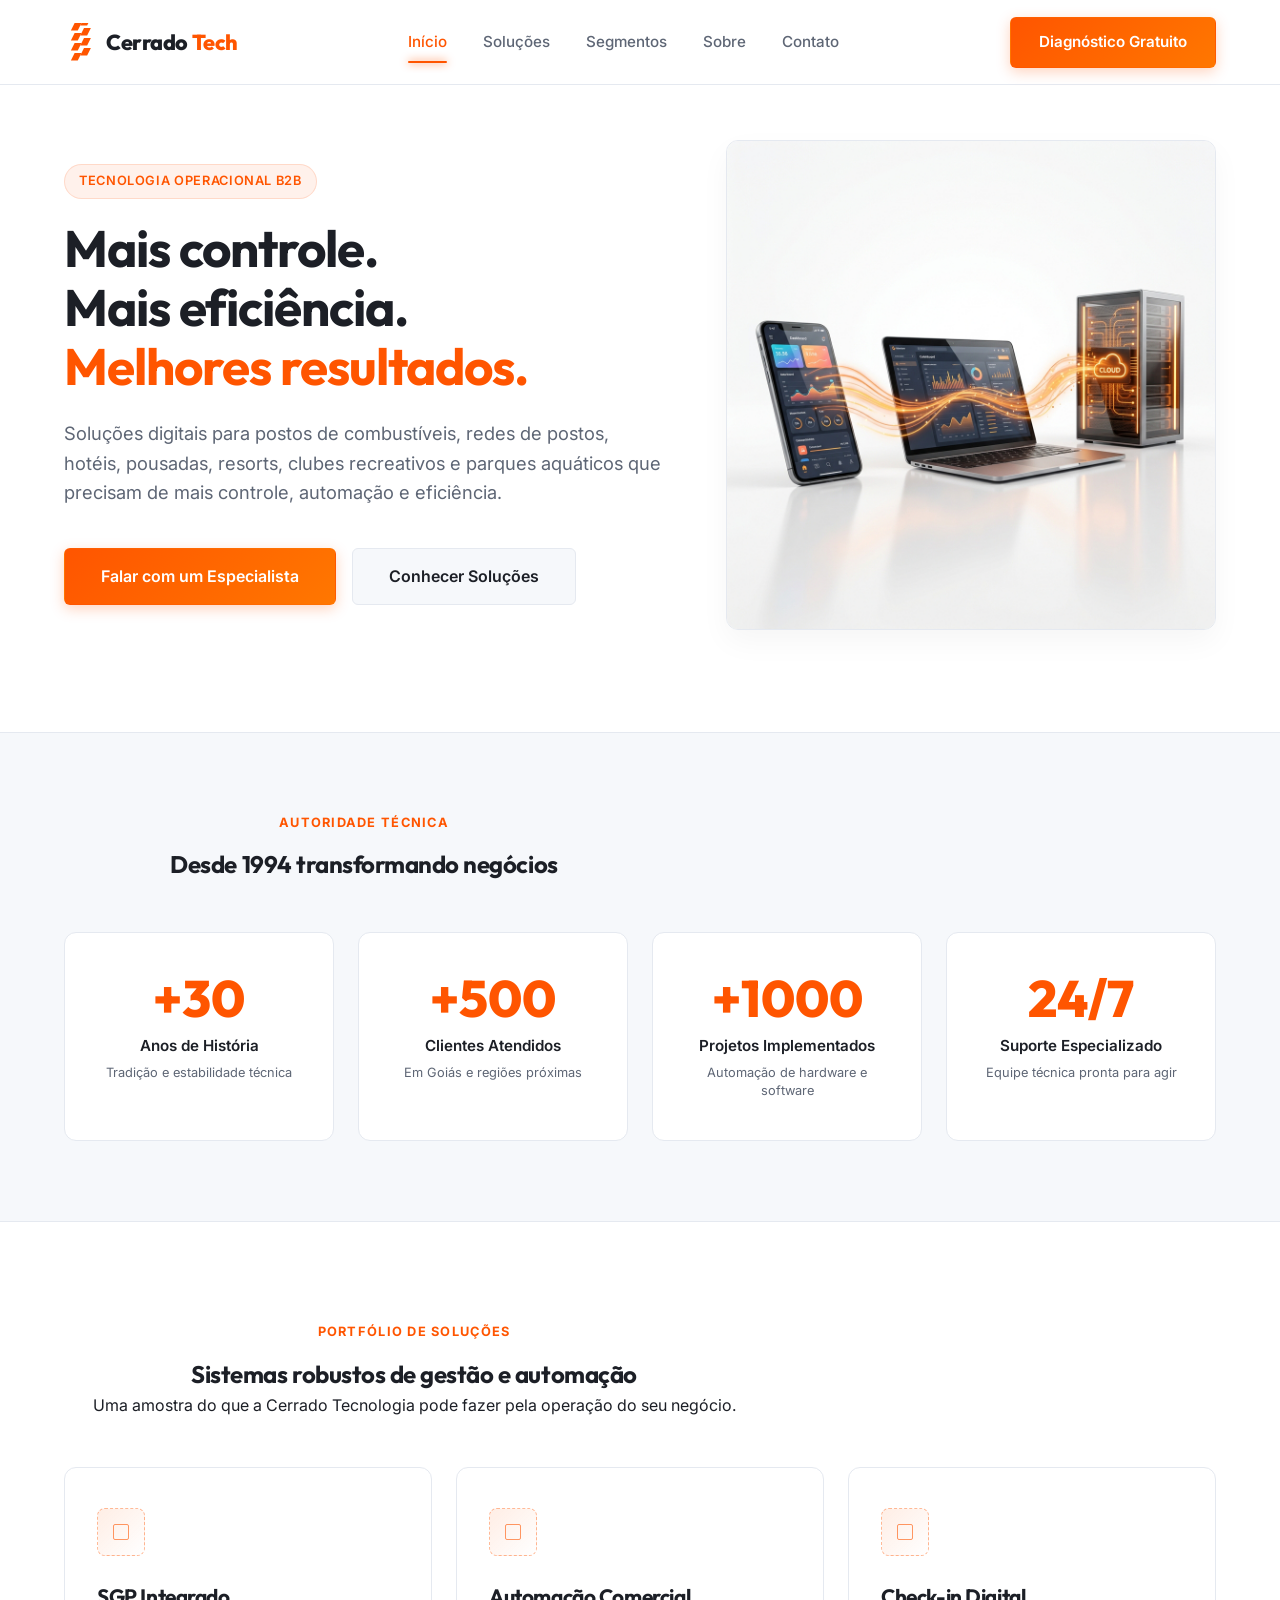
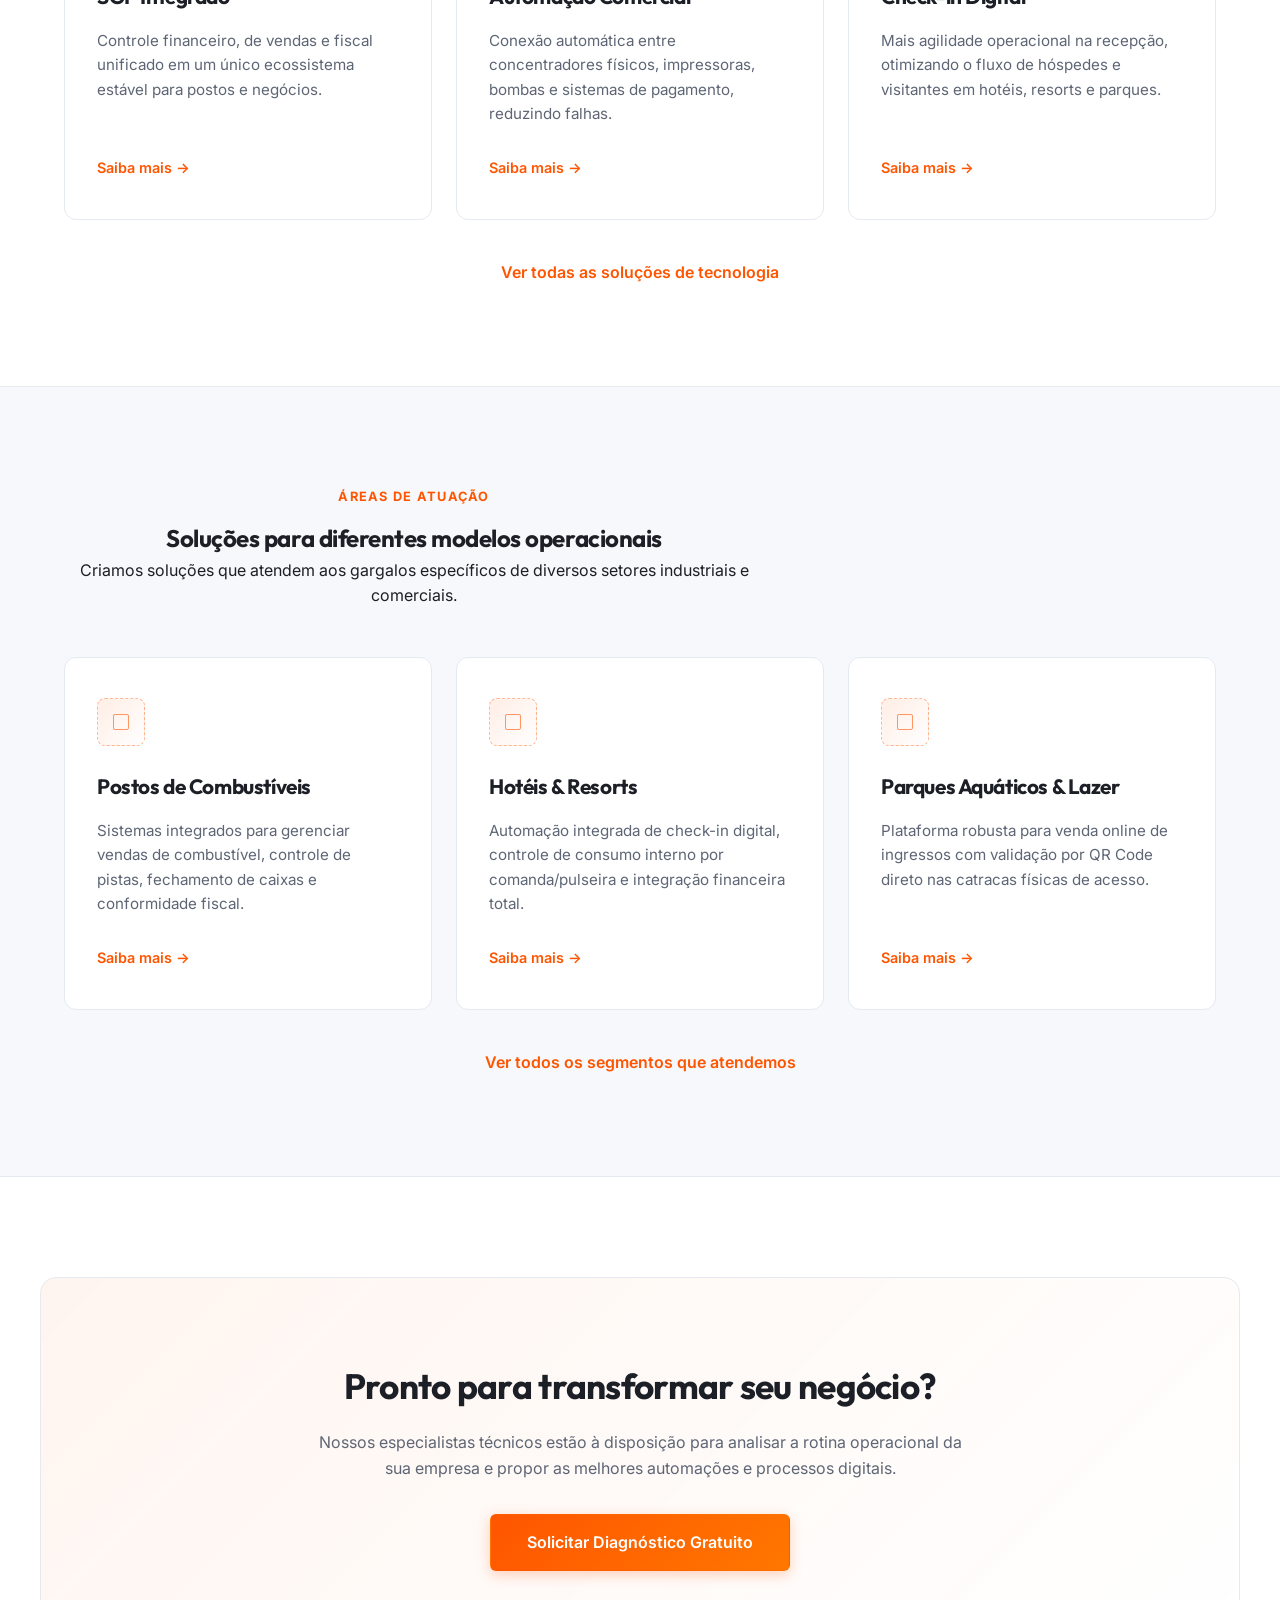
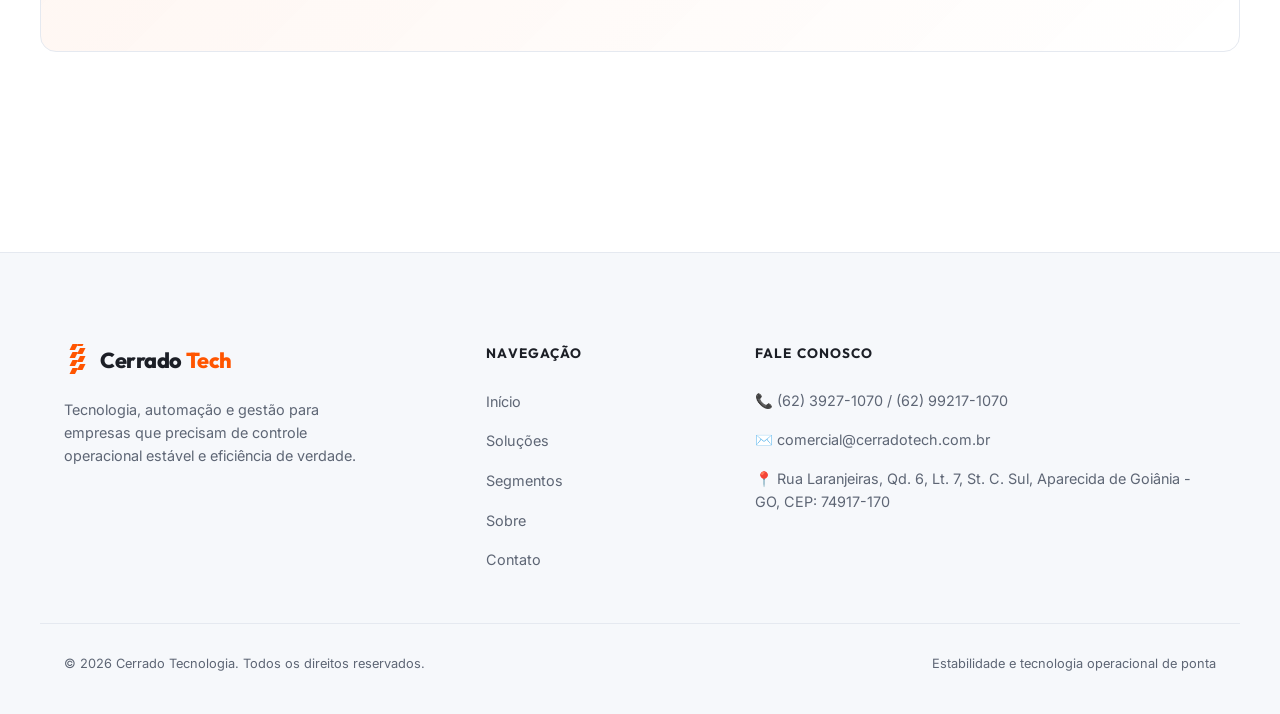
==== commit 1dc65fc0: "brand: aplicar logotipo geometrico de folha/trigo oficial em SVG em todas as paginas e adicionar ati" ====
--- a/index.html
+++ b/index.html
@@ -17,17 +17,17 @@
     <header class="main-header">
         <div class="container header-container">
             <a href="index.html" class="logo">
-                <svg width="36" height="36" viewBox="0 0 40 40" fill="none" xmlns="http://www.w3.org/2000/svg">
-                    <rect width="40" height="40" rx="8" fill="url(#header-grad)" />
-                    <path d="M12 28L20 12L28 28" stroke="white" stroke-width="3" stroke-linecap="round" stroke-linejoin="round"/>
-                    <path d="M16 22H24" stroke="white" stroke-width="2" stroke-linecap="round"/>
-                    <circle cx="20" cy="12" r="3" fill="#FF8C00"/>
-                    <defs>
-                        <linearGradient id="header-grad" x1="0" y1="0" x2="40" y2="40" gradientUnits="userSpaceOnUse">
-                            <stop stop-color="#FF6600"/>
-                            <stop offset="1" stop-color="#FFB300"/>
-                        </linearGradient>
-                    </defs>
+                <svg width="30" height="40" viewBox="0 0 24 32" fill="none" xmlns="http://www.w3.org/2000/svg">
+                    <!-- Coluna Esquerda: 4 segmentos -->
+                    <path d="M11 30H5.5L8.5 24H14L11 30Z" fill="var(--accent-orange)"/>
+                    <path d="M11 22H5.5L8.5 16H14L11 22Z" fill="var(--accent-orange)"/>
+                    <path d="M11 14H5.5L8.5 8H14L11 14Z" fill="var(--accent-orange)"/>
+                    <path d="M11 6H5.5L8.5 0H14L11 6Z" fill="var(--accent-orange)"/>
+                    <!-- Coluna Direita: 4 segmentos -->
+                    <path d="M18.5 26H13L16 20H21.5L18.5 26Z" fill="var(--accent-orange)"/>
+                    <path d="M18.5 18H13L16 12H21.5L18.5 18Z" fill="var(--accent-orange)"/>
+                    <path d="M18.5 10H13L16 4H21.5L18.5 10Z" fill="var(--accent-orange)"/>
+                    <path d="M18.5 2H13L16 -4H21.5L18.5 2Z" fill="var(--accent-orange)"/>
                 </svg>
                 <span class="logo-text">Cerrado <span class="highlight">Tech</span></span>
             </a>
@@ -209,17 +209,17 @@
         <div class="container footer-grid">
             <div class="footer-brand">
                 <a href="index.html" class="logo">
-                    <svg width="32" height="32" viewBox="0 0 40 40" fill="none" xmlns="http://www.w3.org/2000/svg">
-                        <rect width="40" height="40" rx="8" fill="url(#footer-grad-l)" />
-                        <path d="M12 28L20 12L28 28" stroke="white" stroke-width="3" stroke-linecap="round" stroke-linejoin="round"/>
-                        <path d="M16 22H24" stroke="white" stroke-width="2" stroke-linecap="round"/>
-                        <circle cx="20" cy="12" r="3" fill="#FF8C00"/>
-                        <defs>
-                            <linearGradient id="footer-grad-l" x1="0" y1="0" x2="40" y2="40" gradientUnits="userSpaceOnUse">
-                                <stop stop-color="#FF6600"/>
-                                <stop offset="1" stop-color="#FFB300"/>
-                            </linearGradient>
-                        </defs>
+                    <svg width="24" height="32" viewBox="0 0 24 32" fill="none" xmlns="http://www.w3.org/2000/svg">
+                        <!-- Coluna Esquerda: 4 segmentos -->
+                        <path d="M11 30H5.5L8.5 24H14L11 30Z" fill="var(--accent-orange)"/>
+                        <path d="M11 22H5.5L8.5 16H14L11 22Z" fill="var(--accent-orange)"/>
+                        <path d="M11 14H5.5L8.5 8H14L11 14Z" fill="var(--accent-orange)"/>
+                        <path d="M11 6H5.5L8.5 0H14L11 6Z" fill="var(--accent-orange)"/>
+                        <!-- Coluna Direita: 4 segmentos -->
+                        <path d="M18.5 26H13L16 20H21.5L18.5 26Z" fill="var(--accent-orange)"/>
+                        <path d="M18.5 18H13L16 12H21.5L18.5 18Z" fill="var(--accent-orange)"/>
+                        <path d="M18.5 10H13L16 4H21.5L18.5 10Z" fill="var(--accent-orange)"/>
+                        <path d="M18.5 2H13L16 -4H21.5L18.5 2Z" fill="var(--accent-orange)"/>
                     </svg>
                     <span class="logo-text">Cerrado <span class="highlight">Tech</span></span>
                 </a>
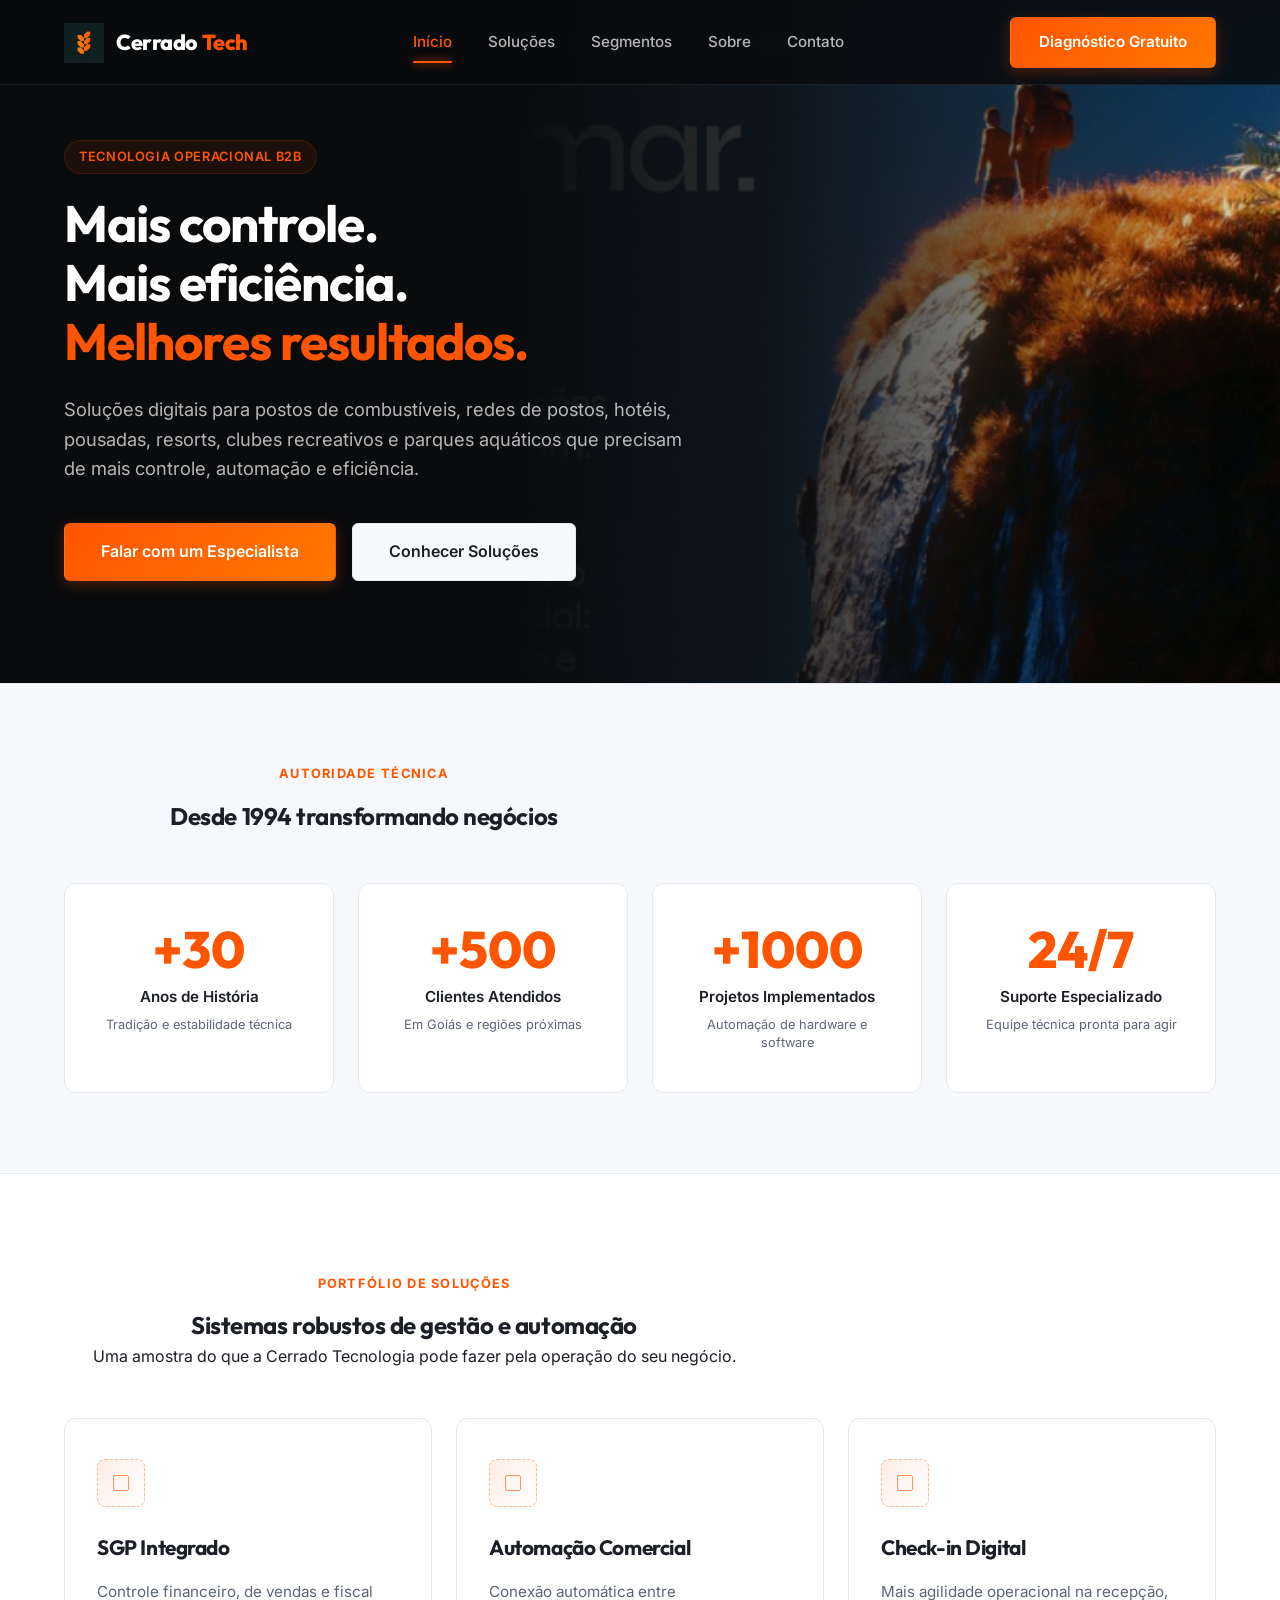
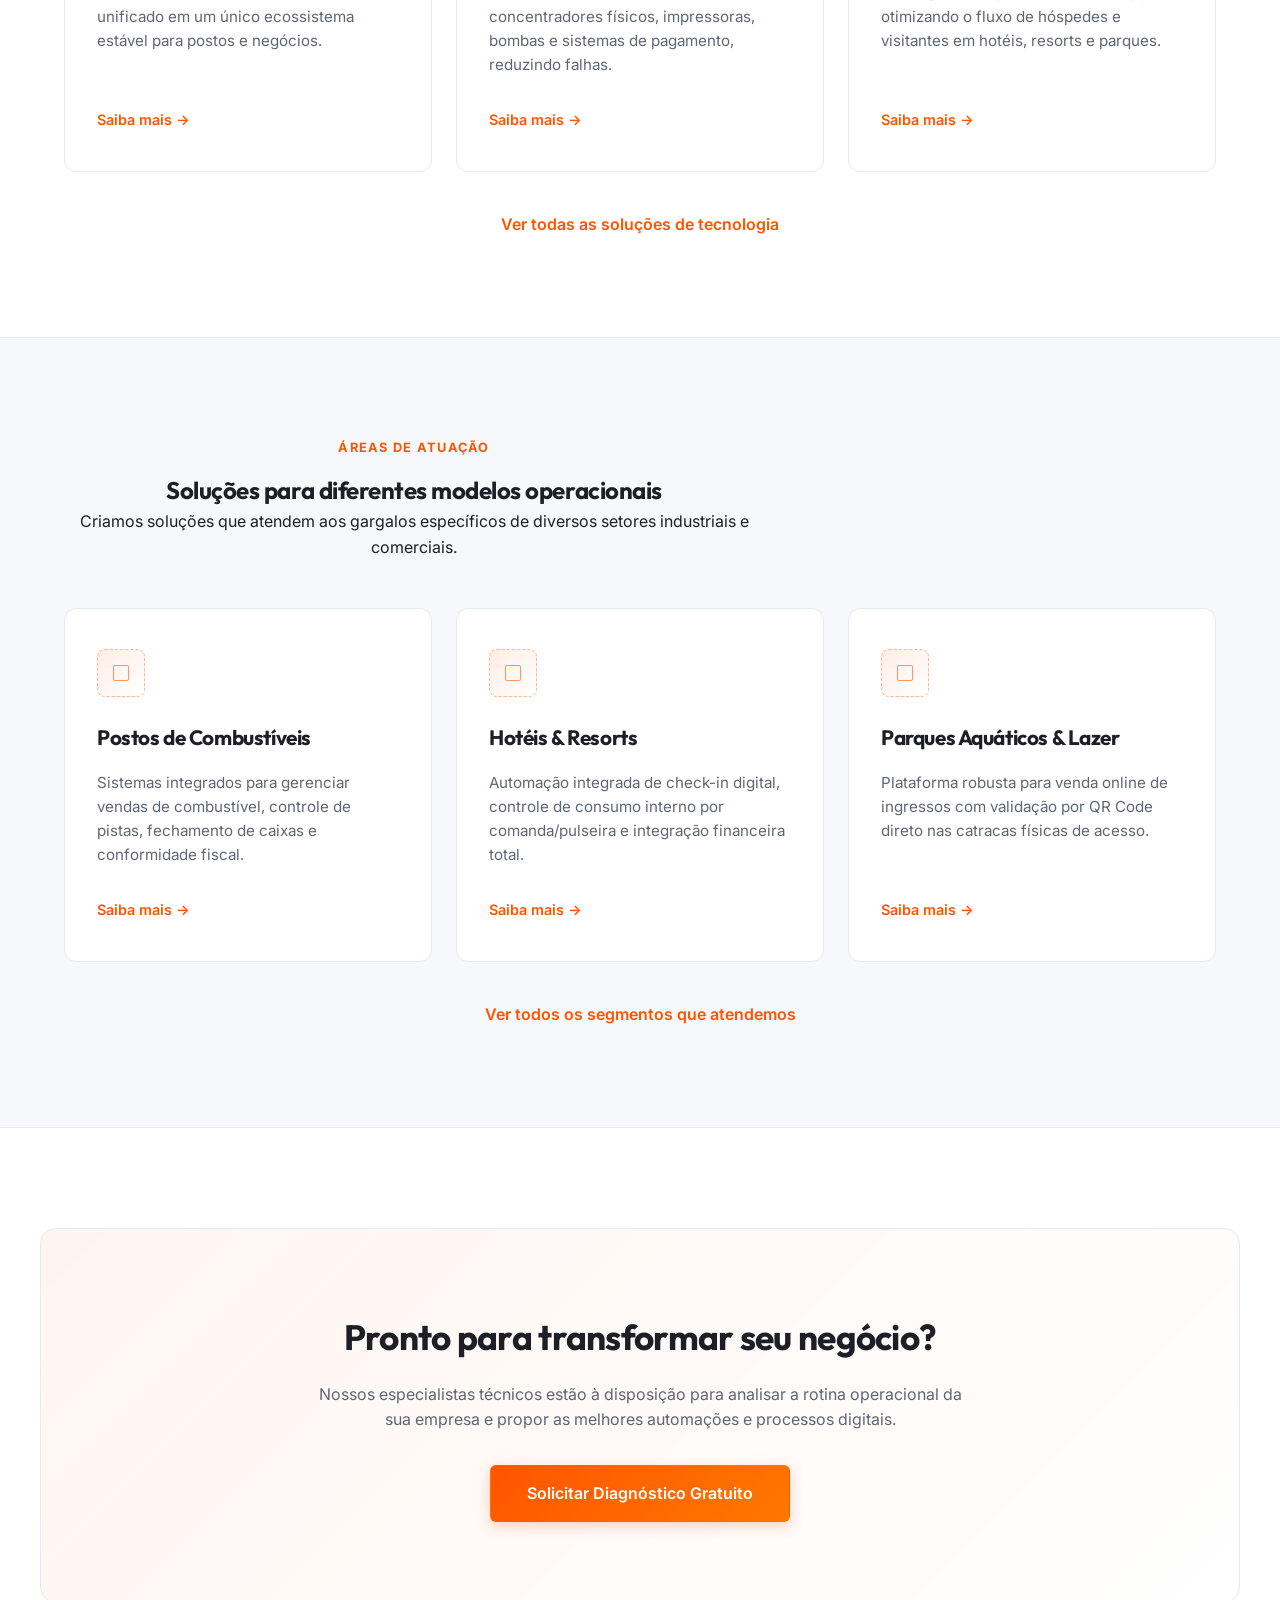
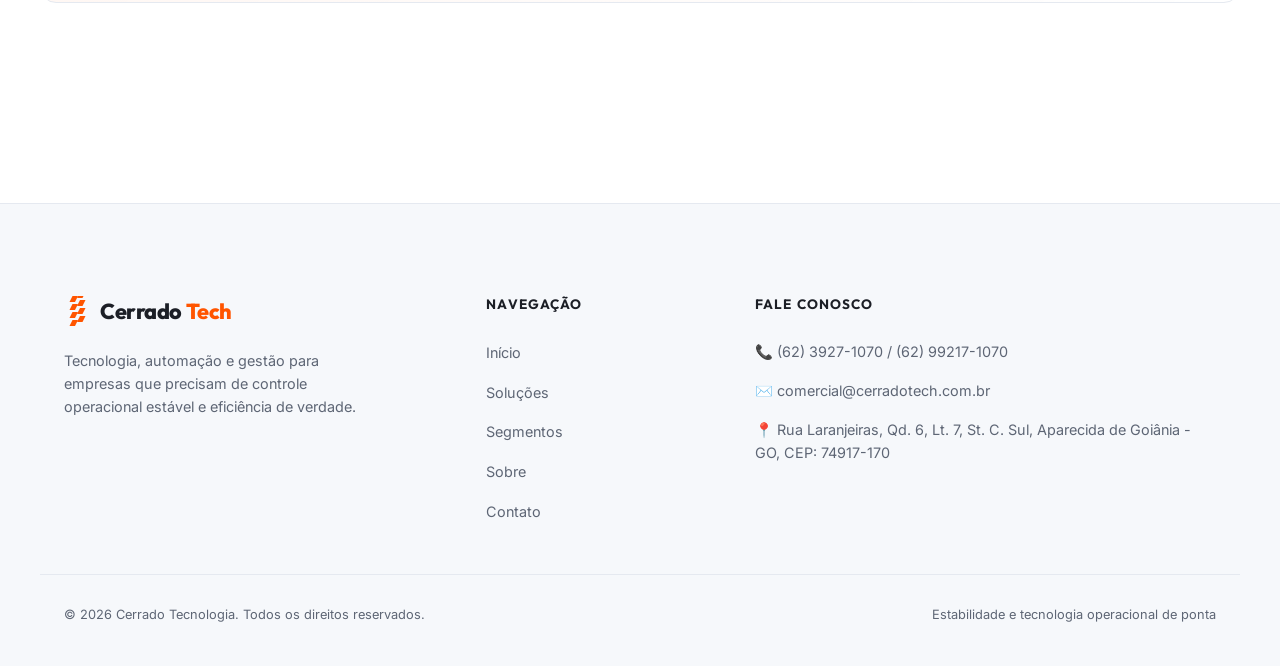
==== commit 13a74c79: "style: integrar imagem de fundo no hero com gradiente escuro e logo PNG no cabecalho escuro" ====
--- a/index.html
+++ b/index.html
@@ -17,18 +17,7 @@
     <header class="main-header">
         <div class="container header-container">
             <a href="index.html" class="logo">
-                <svg width="30" height="40" viewBox="0 0 24 32" fill="none" xmlns="http://www.w3.org/2000/svg">
-                    <!-- Coluna Esquerda: 4 segmentos -->
-                    <path d="M11 30H5.5L8.5 24H14L11 30Z" fill="var(--accent-orange)"/>
-                    <path d="M11 22H5.5L8.5 16H14L11 22Z" fill="var(--accent-orange)"/>
-                    <path d="M11 14H5.5L8.5 8H14L11 14Z" fill="var(--accent-orange)"/>
-                    <path d="M11 6H5.5L8.5 0H14L11 6Z" fill="var(--accent-orange)"/>
-                    <!-- Coluna Direita: 4 segmentos -->
-                    <path d="M18.5 26H13L16 20H21.5L18.5 26Z" fill="var(--accent-orange)"/>
-                    <path d="M18.5 18H13L16 12H21.5L18.5 18Z" fill="var(--accent-orange)"/>
-                    <path d="M18.5 10H13L16 4H21.5L18.5 10Z" fill="var(--accent-orange)"/>
-                    <path d="M18.5 2H13L16 -4H21.5L18.5 2Z" fill="var(--accent-orange)"/>
-                </svg>
+                <img src="assets/images/640021478_18038495351755282_3845802350826798933_n_4.jpg" alt="Logo Cerrado Tech" style="height: 40px; width: auto; object-fit: contain;">
                 <span class="logo-text">Cerrado <span class="highlight">Tech</span></span>
             </a>
             
@@ -71,10 +60,7 @@
                 </div>
             </div>
 
-            <!-- Área Visual Abstrata Tecnológica (Representação fotorrealista de fluxo e dispositivos) -->
-            <div class="hero-visual">
-                <img src="assets/images/hero_integration_flow.png" alt="Integração e Fluxo de Dados Cerrado Tech" style="width: 100%; height: auto; border-radius: 12px; box-shadow: var(--shadow-subtle); display: block; border: 1px solid var(--border-color);">
-            </div>
+
         </div>
     </section>
 
--- a/styles.css
+++ b/styles.css
@@ -131,11 +131,27 @@
     left: 0;
     width: 100%;
     z-index: 1000;
-    background-color: rgba(255, 255, 255, 0.85);
+    background-color: rgba(10, 11, 13, 0.85); /* Menu escuro coerente */
     backdrop-filter: blur(16px);
     -webkit-backdrop-filter: blur(16px);
-    border-bottom: 1px solid var(--border-color);
+    border-bottom: 1px solid rgba(255, 255, 255, 0.08);
     transition: var(--transition-smooth);
+}
+
+.main-header .logo-text {
+    color: #ffffff;
+}
+
+.main-header .nav-menu a {
+    color: rgba(255, 255, 255, 0.7);
+}
+
+.main-header .nav-menu a:hover {
+    color: #ffffff;
+}
+
+.main-header .mobile-menu-toggle span {
+    background-color: #ffffff;
 }
 
 .header-container {
@@ -445,24 +461,38 @@
     padding-bottom: clamp(60px, 8vw, 120px);
     display: flex;
     align-items: center;
+    position: relative;
+    background-color: #0a0b0d; /* Fundo escuro */
+    background-image: linear-gradient(to right, #0a0b0d 40%, rgba(10, 11, 13, 0.85) 60%, rgba(10, 11, 13, 0.1) 100%), url('assets/images/image_92ddc2.png');
+    background-size: cover;
+    background-position: right center;
+    background-repeat: no-repeat;
+    z-index: 1;
 }
 
 .hero-grid {
     display: grid;
-    grid-template-columns: 1.1fr 0.9fr;
+    grid-template-columns: 1.15fr 0.85fr;
     gap: clamp(32px, 5vw, 64px);
     align-items: center;
+    width: 100%;
+}
+
+.hero-content {
+    position: relative;
+    z-index: 5; /* Texto sobre a imagem de fundo */
 }
 
 .hero-content h1 {
     font-size: clamp(2rem, 5vw, 3.2rem); /* Dimensionamento responsivo dinâmico */
     line-height: 1.15;
     margin-bottom: 24px;
+    color: #ffffff; /* Texto branco */
 }
 
 .hero-content p {
     font-size: clamp(1rem, 1.8vw, 1.15rem);
-    color: var(--text-muted);
+    color: rgba(255, 255, 255, 0.7); /* Subtítulo claro */
     margin-bottom: 40px;
     line-height: 1.6;
 }
@@ -471,6 +501,8 @@
     display: flex;
     gap: 16px;
     flex-wrap: wrap; /* Evita quebra de botões no mobile */
+    position: relative;
+    z-index: 5;
 }
 
 /* Estatísticas */
@@ -951,7 +983,17 @@
    ========================================================================== */
 
 /* Telas Médias (Tablets) */
-@media (max-width: 992px) {
+
+   @media (max-width: 992px) {
+    .hero-section {
+        background-image: linear-gradient(to bottom, rgba(10, 11, 13, 0.7) 0%, rgba(10, 11, 13, 0.95) 100%), url('assets/images/image_92ddc2.png');
+        background-position: center center;
+        background-size: cover;
+        text-align: center;
+        padding-top: 140px;
+        padding-bottom: 80px;
+    }
+
     .hero-grid {
         grid-template-columns: 1fr;
         text-align: center;
@@ -966,7 +1008,7 @@
     .hero-actions {
         justify-content: center;
     }
-    
+
     .hero-visual {
         max-width: 500px;
         margin: 0 auto;
@@ -1038,16 +1080,17 @@
         display: flex;
     }
     
-    .nav-menu {
+
+       .nav-menu {
         position: absolute;
         top: 75px;
         left: 0;
         width: 100%;
-        background-color: var(--bg-primary);
-        border-bottom: 1px solid var(--border-color);
+        background-color: #0a0b0d; /* Fundo escuro do menu mobile */
+        border-bottom: 1px solid rgba(255, 255, 255, 0.08);
         padding: 30px 24px;
         display: none;
-        box-shadow: 0 10px 30px rgba(0, 0, 0, 0.08);
+        box-shadow: 0 10px 30px rgba(0, 0, 0, 0.5);
     }
     
     .nav-menu.active {
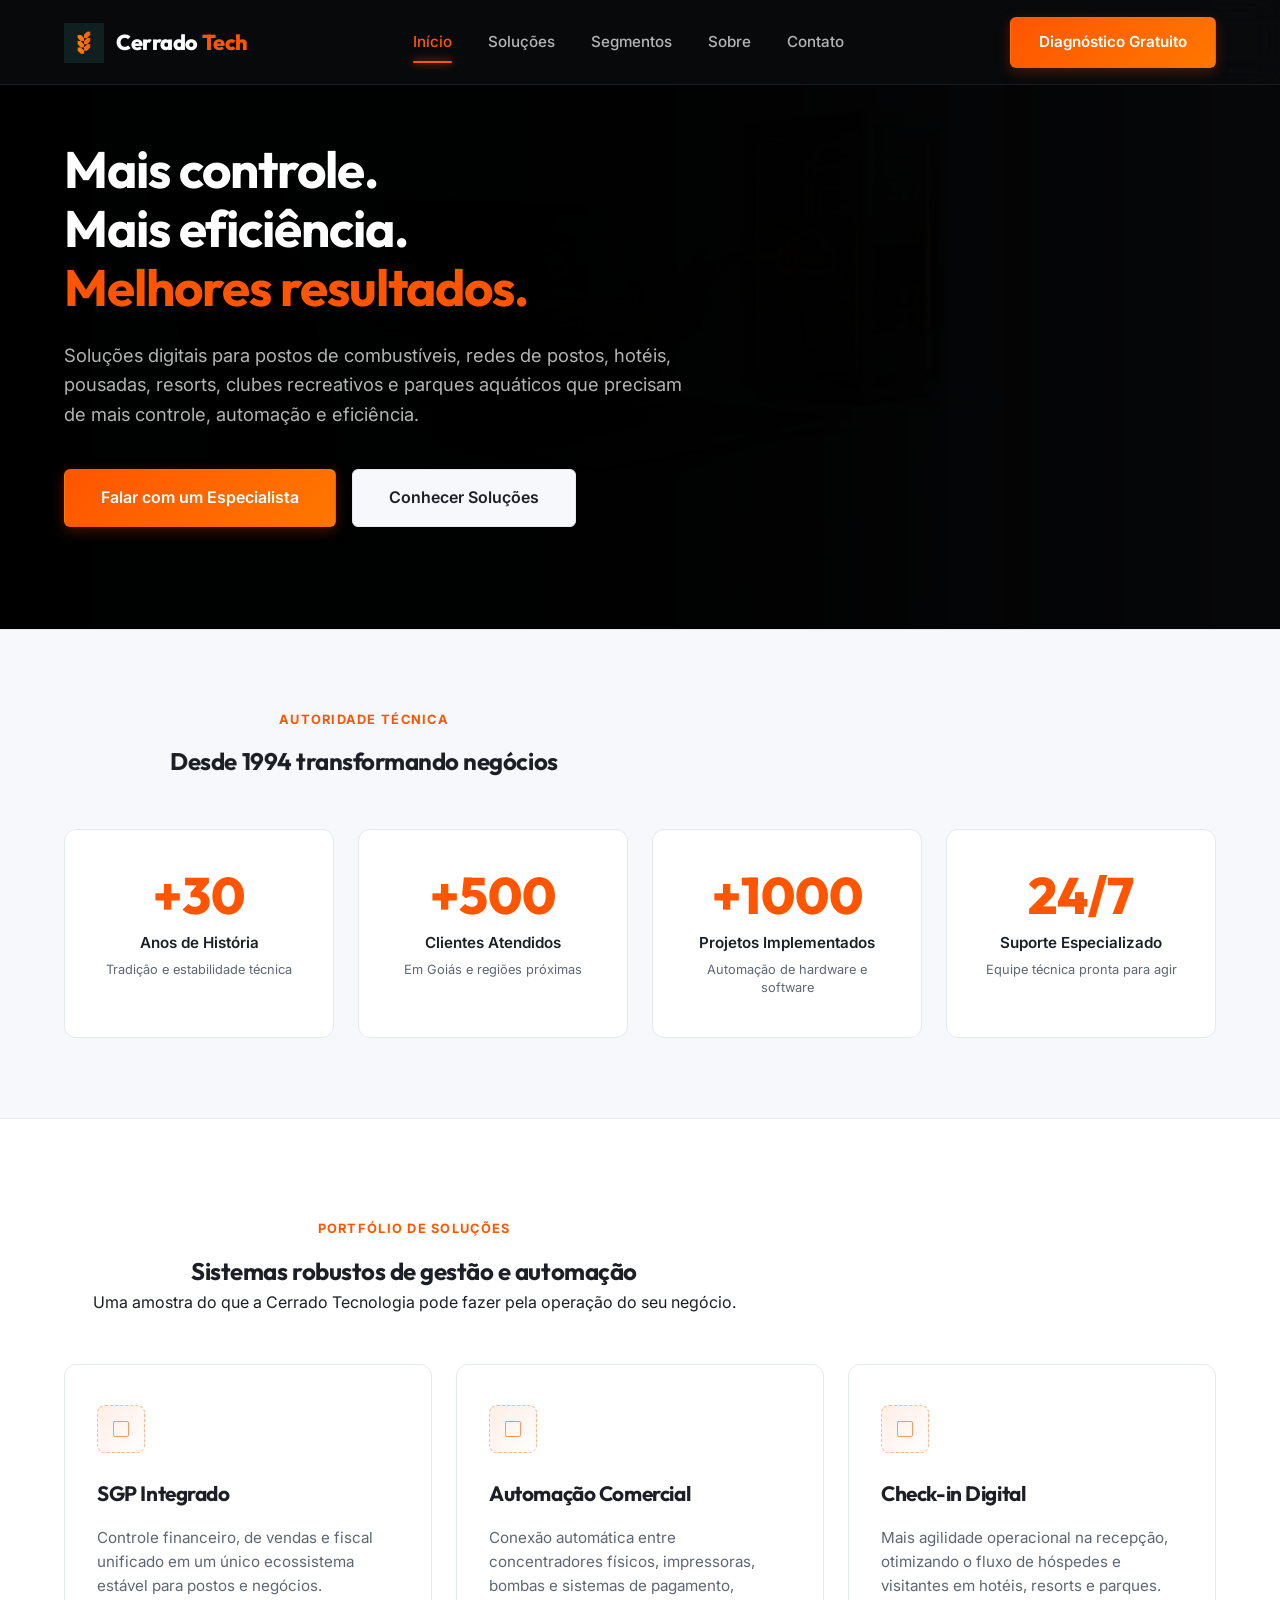
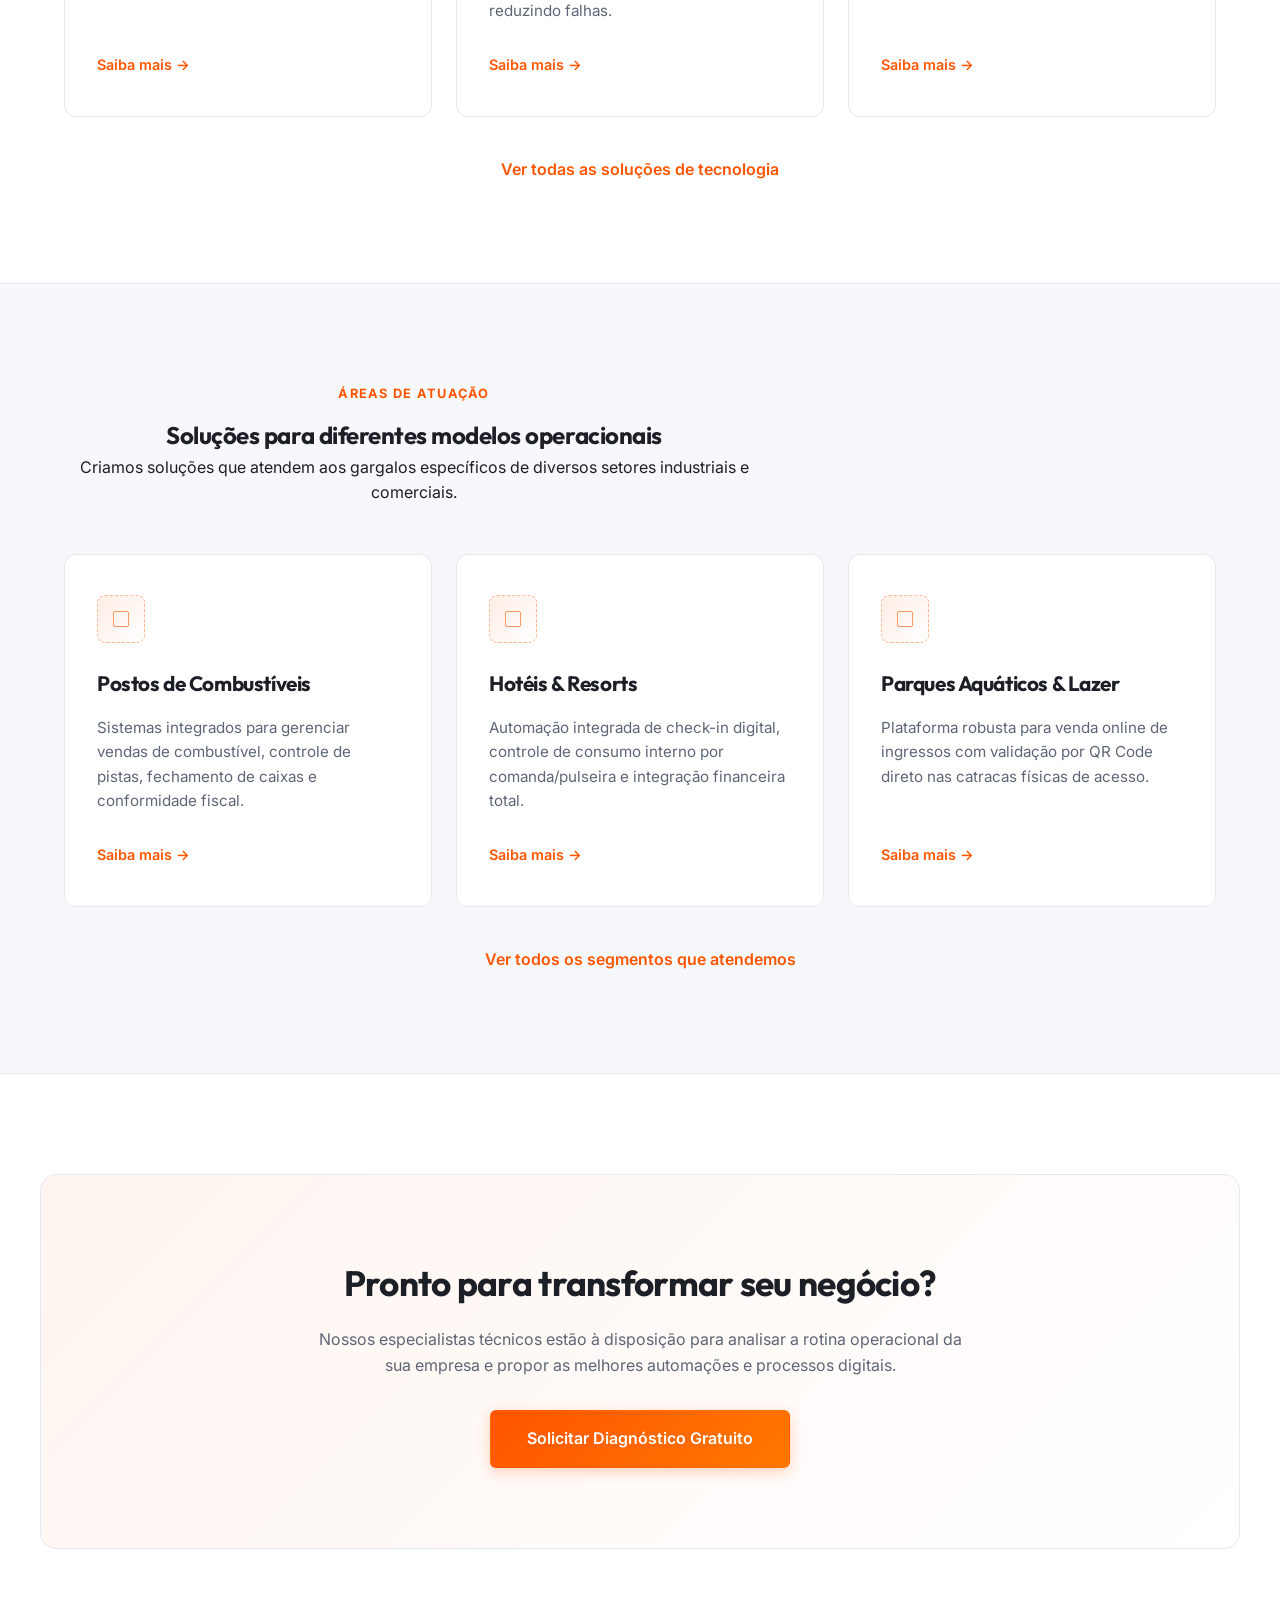
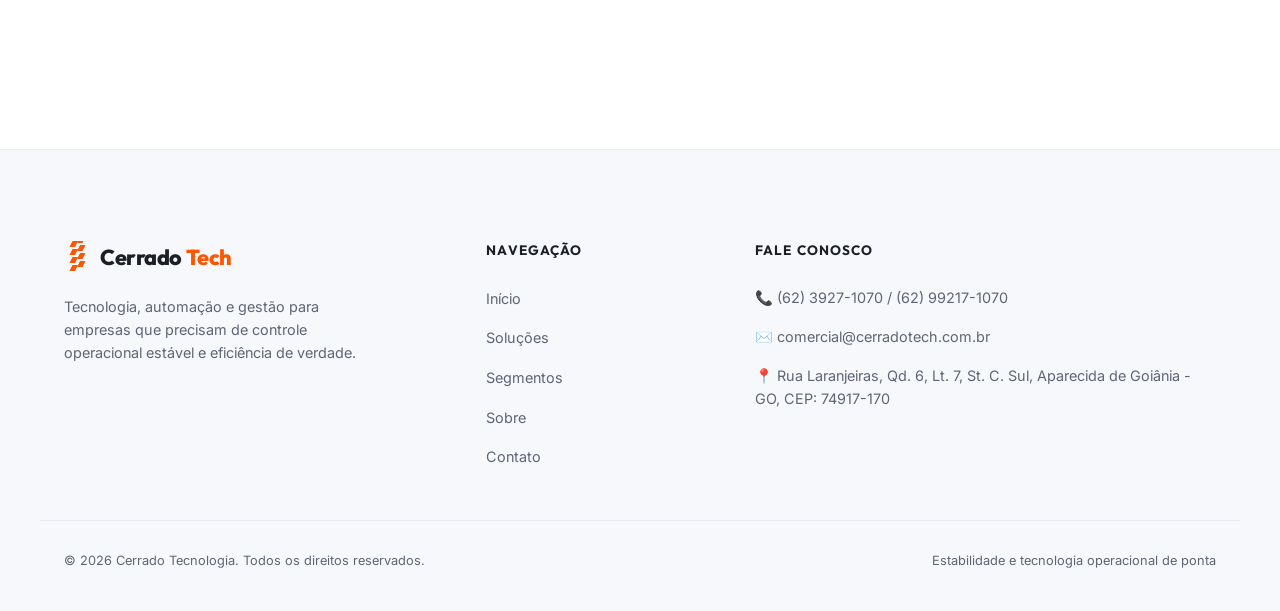
==== commit 0700e657: "style: remover badge 'Tecnologia Operacional B2B' e centralizar imagem de fundo no hero" ====
--- a/index.html
+++ b/index.html
@@ -45,9 +45,7 @@
     <section class="hero-section">
         <div class="container hero-grid">
             <div class="hero-content">
-                <div class="badge-tag">
-                    Tecnologia Operacional B2B
-                </div>
+
                 <h1>
                     Mais controle. <br>Mais eficiência. <br><span class="highlight">Melhores resultados.</span>
                 </h1>
--- a/styles.css
+++ b/styles.css
@@ -462,12 +462,26 @@
     display: flex;
     align-items: center;
     position: relative;
-    background-color: #0a0b0d; /* Fundo escuro */
-    background-image: linear-gradient(to right, #0a0b0d 40%, rgba(10, 11, 13, 0.85) 60%, rgba(10, 11, 13, 0.1) 100%), url('assets/images/image_92ddc2.png');
+    background-color: #0d0f12; /* Fundo escuro */
+    overflow: hidden;
+    z-index: 1;
+}
+
+
+.hero-section::before {
+    content: "";
+    position: absolute;
+    top: 0;
+    left: 0;
+    width: 100%;
+    height: 100%;
+    background-color: #0d0f12; /* Fundo de mistura */
+    background-image: linear-gradient(to right, #0d0f12 40%, rgba(13, 15, 18, 0.85) 60%, rgba(13, 15, 18, 0.1) 100%), url('assets/images/Capturar.PNG');
     background-size: cover;
-    background-position: right center;
+    background-position: center; /* Centralizado conforme solicitado */
     background-repeat: no-repeat;
-    z-index: 1;
+    background-blend-mode: multiply; /* Mescla fundo cinza claro com o fundo escuro */
+    z-index: 1; /* Imagem de fundo no nível 1 */
 }
 
 .hero-grid {
@@ -476,6 +490,8 @@
     gap: clamp(32px, 5vw, 64px);
     align-items: center;
     width: 100%;
+    position: relative;
+    z-index: 2; /* Conteúdo no nível 2 (sobre a imagem de fundo) */
 }
 
 .hero-content {
@@ -986,12 +1002,17 @@
 
    @media (max-width: 992px) {
     .hero-section {
-        background-image: linear-gradient(to bottom, rgba(10, 11, 13, 0.7) 0%, rgba(10, 11, 13, 0.95) 100%), url('assets/images/image_92ddc2.png');
-        background-position: center center;
-        background-size: cover;
         text-align: center;
         padding-top: 140px;
         padding-bottom: 80px;
+    }
+    
+    .hero-section::before {
+        background-color: #0d0f12;
+        background-image: linear-gradient(to bottom, rgba(13, 15, 18, 0.7) 0%, rgba(13, 15, 18, 0.95) 100%), url('assets/images/Capturar.PNG');
+        background-position: center center;
+        background-size: cover;
+        background-blend-mode: multiply;
     }
 
     .hero-grid {
